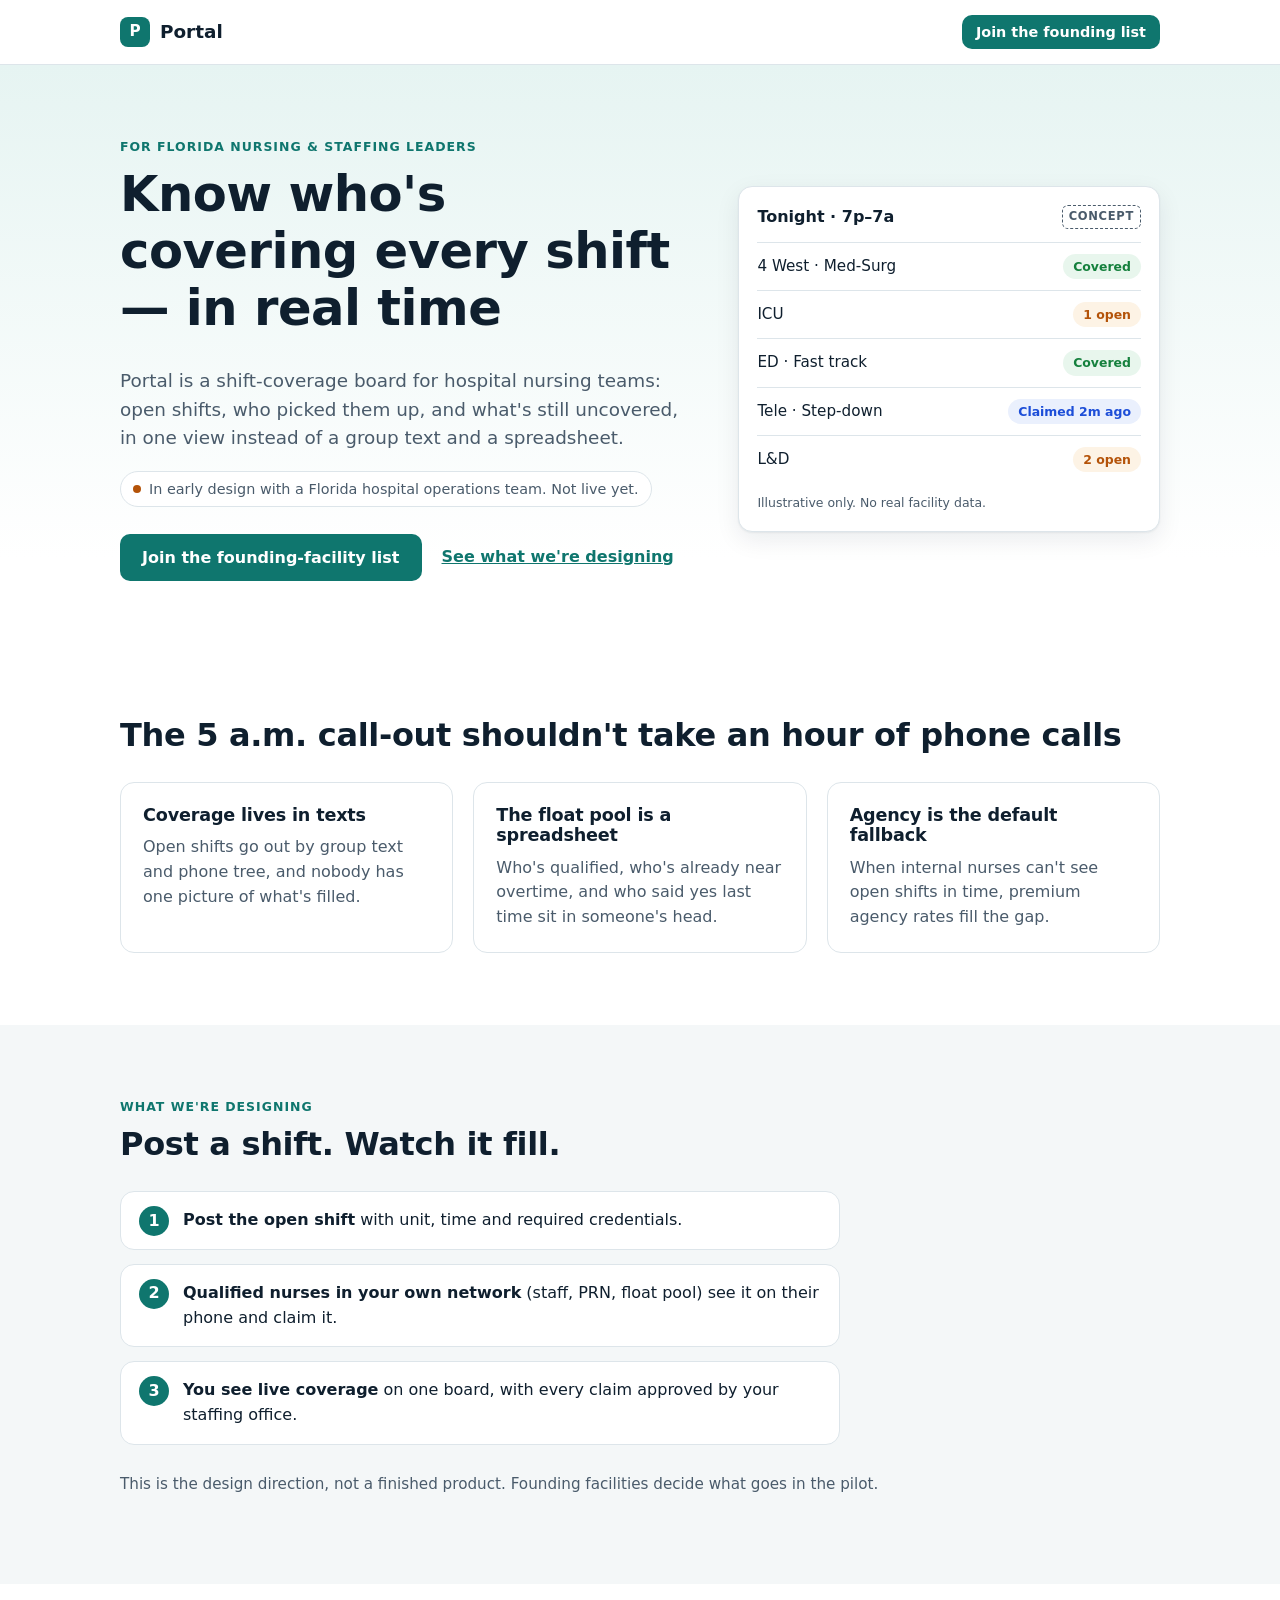
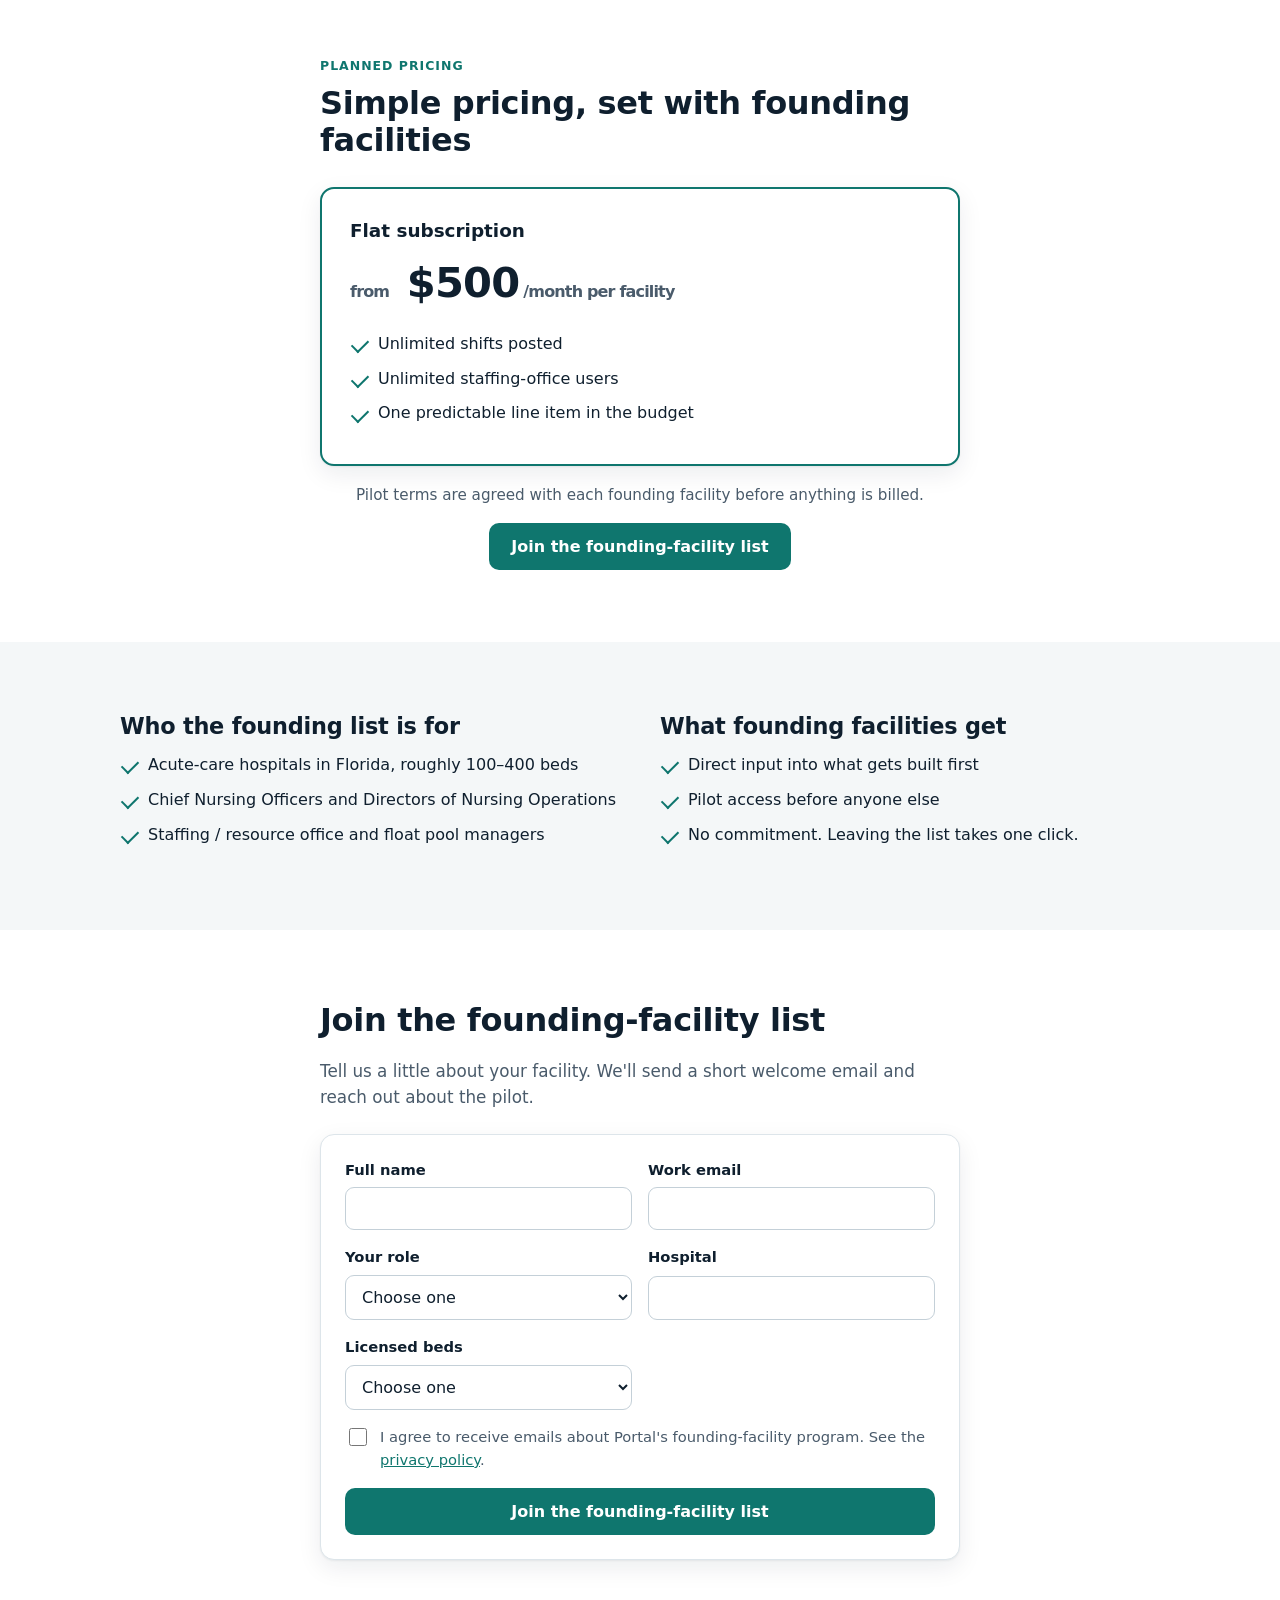
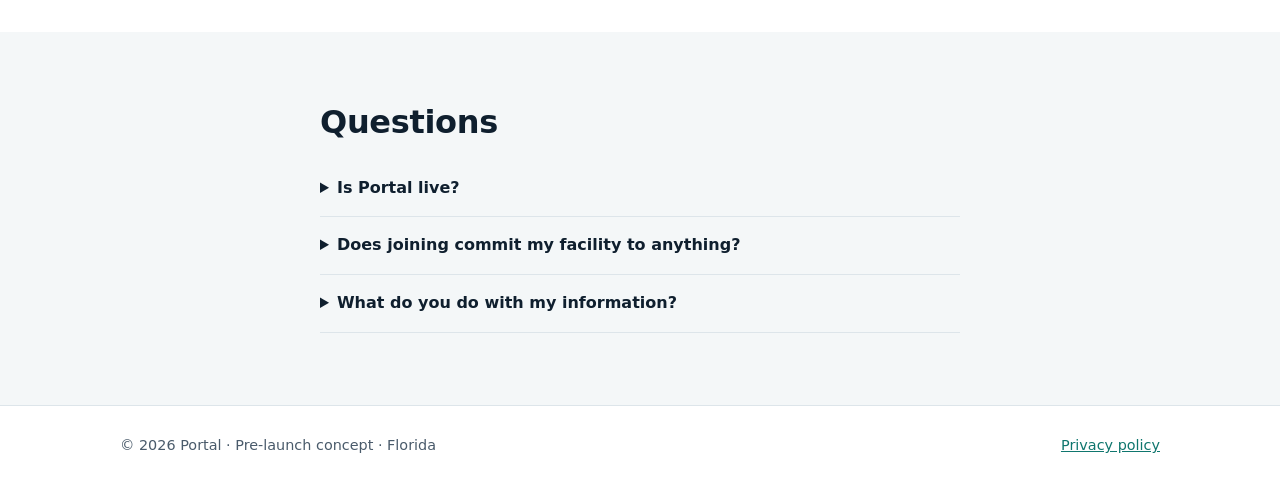
==== index.html @ 0890c2b5 "Add Portal landing page with pricing A/B test and funnel tracking Static page with control and per-s" ====
<!doctype html>
<html lang="en">
<head>
  <meta charset="utf-8">
  <meta name="viewport" content="width=device-width, initial-scale=1">
  <title>Portal | Real-time shift coverage for Florida hospitals</title>
  <meta name="description" content="Portal is in early design with a Florida hospital operations team. Join the founding-facility list to shape it and get pilot access.">
  <link rel="icon" href="data:image/svg+xml,%3Csvg xmlns='http://www.w3.org/2000/svg' viewBox='0 0 32 32'%3E%3Crect width='32' height='32' rx='8' fill='%230f766e'/%3E%3Cpath d='M10 9h7a5 5 0 0 1 0 10h-3v4h-4z' fill='white'/%3E%3C/svg%3E">
  <link rel="stylesheet" href="/css/styles.css">
  <script src="/config.js"></script>
  <script src="/js/analytics.js"></script>
</head>
<body data-variant="pending">
  <header class="nav">
    <div class="wrap nav-inner">
      <a class="brand" href="/"><span class="brand-mark" aria-hidden="true">P</span>Portal</a>
      <a class="btn btn-small" href="#signup" data-cta="nav">Join the founding list</a>
    </div>
  </header>

  <main>
    <section class="hero">
      <div class="wrap hero-grid">
        <div>
          <p class="eyebrow">For Florida nursing &amp; staffing leaders</p>
          <h1>Know who's covering every shift — in real time</h1>
          <p class="lede">Portal is a shift-coverage board for hospital nursing teams: open shifts, who picked them up, and what's still uncovered, in one view instead of a group text and a spreadsheet.</p>
          <p class="status-note"><span class="dot" aria-hidden="true"></span>In early design with a Florida hospital operations team. Not live yet.</p>
          <div class="hero-actions">
            <a class="btn" href="#signup" data-cta="hero">Join the founding-facility list</a>
            <a class="link" href="#how">See what we're designing</a>
          </div>
        </div>
        <figure class="board" aria-label="Concept sketch of the Portal coverage board">
          <figcaption class="board-head">
            <span>Tonight · 7p–7a</span>
            <span class="tag">Concept</span>
          </figcaption>
          <ul class="board-list">
            <li><span class="unit">4 West · Med-Surg</span><span class="pill pill-ok">Covered</span></li>
            <li><span class="unit">ICU</span><span class="pill pill-warn">1 open</span></li>
            <li><span class="unit">ED · Fast track</span><span class="pill pill-ok">Covered</span></li>
            <li><span class="unit">Tele · Step-down</span><span class="pill pill-claim">Claimed 2m ago</span></li>
            <li><span class="unit">L&amp;D</span><span class="pill pill-warn">2 open</span></li>
          </ul>
          <p class="board-foot">Illustrative only. No real facility data.</p>
        </figure>
      </div>
    </section>

    <section class="section" id="problem">
      <div class="wrap">
        <h2>The 5 a.m. call-out shouldn't take an hour of phone calls</h2>
        <div class="cards three">
          <article class="card">
            <h3>Coverage lives in texts</h3>
            <p>Open shifts go out by group text and phone tree, and nobody has one picture of what's filled.</p>
          </article>
          <article class="card">
            <h3>The float pool is a spreadsheet</h3>
            <p>Who's qualified, who's already near overtime, and who said yes last time sit in someone's head.</p>
          </article>
          <article class="card">
            <h3>Agency is the default fallback</h3>
            <p>When internal nurses can't see open shifts in time, premium agency rates fill the gap.</p>
          </article>
        </div>
      </div>
    </section>

    <section class="section alt" id="how">
      <div class="wrap">
        <p class="eyebrow">What we're designing</p>
        <h2>Post a shift. Watch it fill.</h2>
        <ol class="steps">
          <li><strong>Post the open shift</strong> with unit, time and required credentials.</li>
          <li><strong>Qualified nurses in your own network</strong> (staff, PRN, float pool) see it on their phone and claim it.</li>
          <li><strong>You see live coverage</strong> on one board, with every claim approved by your staffing office.</li>
        </ol>
        <p class="muted">This is the design direction, not a finished product. Founding facilities decide what goes in the pilot.</p>
      </div>
    </section>

    <section class="section" id="pricing" aria-labelledby="pricing-title">
      <div class="wrap narrow">
        <p class="eyebrow">Planned pricing</p>
        <h2 id="pricing-title">Simple pricing, set with founding facilities</h2>

        <div class="price-card" data-show-for="control">
          <p class="price-label">Flat subscription</p>
          <p class="price"><span class="from">from</span> $500<span class="per">/month per facility</span></p>
          <ul class="checks">
            <li>Unlimited shifts posted</li>
            <li>Unlimited staffing-office users</li>
            <li>One predictable line item in the budget</li>
          </ul>
        </div>

        <div class="price-card" data-show-for="per-shift">
          <p class="price-label">Pay only when a shift gets filled</p>
          <p class="price">$40<span class="per">/filled shift</span></p>
          <ul class="checks">
            <li>No monthly fee</li>
            <li>Nothing to pay for shifts that go unfilled</li>
            <li>Unlimited staffing-office users</li>
          </ul>
        </div>

        <p class="muted center">Pilot terms are agreed with each founding facility before anything is billed.</p>
        <div class="center"><a class="btn" href="#signup" data-cta="pricing">Join the founding-facility list</a></div>
      </div>
    </section>

    <section class="section alt" id="who">
      <div class="wrap">
        <div class="two-col">
          <div>
            <h2>Who the founding list is for</h2>
            <ul class="checks">
              <li>Acute-care hospitals in Florida, roughly 100–400 beds</li>
              <li>Chief Nursing Officers and Directors of Nursing Operations</li>
              <li>Staffing / resource office and float pool managers</li>
            </ul>
          </div>
          <div>
            <h2>What founding facilities get</h2>
            <ul class="checks">
              <li>Direct input into what gets built first</li>
              <li>Pilot access before anyone else</li>
              <li>No commitment. Leaving the list takes one click.</li>
            </ul>
          </div>
        </div>
      </div>
    </section>

    <section class="section" id="signup">
      <div class="wrap narrow">
        <h2>Join the founding-facility list</h2>
        <p class="lede small">Tell us a little about your facility. We'll send a short welcome email and reach out about the pilot.</p>

        <form id="signup-form" class="form" novalidate>
          <div class="field">
            <label for="name">Full name</label>
            <input id="name" name="name" autocomplete="name" required maxlength="120">
          </div>
          <div class="field">
            <label for="email">Work email</label>
            <input id="email" name="email" type="email" autocomplete="email" required maxlength="200">
          </div>
          <div class="field">
            <label for="title">Your role</label>
            <select id="title" name="title" required>
              <option value="">Choose one</option>
              <option value="cno">Chief Nursing Officer</option>
              <option value="director_nursing_ops">Director of Nursing Operations</option>
              <option value="staffing_manager">Staffing / Resource Office Manager</option>
              <option value="float_pool_manager">Float Pool Manager</option>
              <option value="other">Other</option>
            </select>
          </div>
          <div class="field">
            <label for="hospital">Hospital</label>
            <input id="hospital" name="hospital" autocomplete="organization" required maxlength="160">
          </div>
          <div class="field">
            <label for="beds">Licensed beds</label>
            <select id="beds" name="beds" required>
              <option value="">Choose one</option>
              <option value="under_100">Under 100</option>
              <option value="100_400">100–400</option>
              <option value="over_400">Over 400</option>
            </select>
          </div>
          <div class="field hp" aria-hidden="true">
            <label for="website">Website</label>
            <input id="website" name="website" tabindex="-1" autocomplete="off">
          </div>
          <label class="consent">
            <input type="checkbox" name="consent" id="consent" required>
            <span>I agree to receive emails about Portal's founding-facility program. See the <a href="/privacy">privacy policy</a>.</span>
          </label>
          <p class="form-error" id="form-error" role="alert" hidden></p>
          <button class="btn btn-block" type="submit" id="submit-btn">Join the founding-facility list</button>
        </form>

        <div class="thanks" id="thanks" hidden tabindex="-1">
          <h3>You're on the list.</h3>
          <p>Check your inbox for a welcome email. If it doesn't show up in a few minutes, look in spam or promotions.</p>
          <form id="feedback-form" class="feedback">
            <label for="feedback">Optional: what's the hardest part of covering shifts at your facility today?</label>
            <textarea id="feedback" name="feedback" rows="3" maxlength="1000"></textarea>
            <button class="btn btn-small" type="submit">Send</button>
            <p class="muted" id="feedback-done" hidden>Thank you. That goes straight to the founder.</p>
          </form>
        </div>
      </div>
    </section>

    <section class="section alt" id="faq">
      <div class="wrap narrow">
        <h2>Questions</h2>
        <details><summary>Is Portal live?</summary><p>No. Portal is in early design with a Florida hospital operations team. The founding list is how we decide what to build and who pilots it.</p></details>
        <details><summary>Does joining commit my facility to anything?</summary><p>No. Joining means we'll email you and may ask for a short conversation. You can leave the list at any time.</p></details>
        <details><summary>What do you do with my information?</summary><p>We use it only to contact you about Portal. Details are in the <a href="/privacy">privacy policy</a>.</p></details>
      </div>
    </section>
  </main>

  <footer class="footer">
    <div class="wrap footer-inner">
      <span>© 2026 Portal · Pre-launch concept · Florida</span>
      <a href="/privacy">Privacy policy</a>
    </div>
  </footer>

  <script src="/js/main.js"></script>
</body>
</html>
---- css/styles.css ----
:root {
  --bg: #ffffff;
  --bg-alt: #f4f7f8;
  --ink: #0f1f2e;
  --ink-soft: #4a5b6b;
  --line: #dde5ea;
  --brand: #0f766e;
  --brand-ink: #ffffff;
  --brand-soft: #e6f4f2;
  --ok: #15803d;
  --ok-bg: #e8f6ed;
  --warn: #b45309;
  --warn-bg: #fdf3e5;
  --claim: #1d4ed8;
  --claim-bg: #eaf0fd;
  --error: #b91c1c;
  --radius: 14px;
  --shadow: 0 1px 2px rgba(15, 31, 46, .06), 0 8px 24px rgba(15, 31, 46, .08);
  --font: ui-sans-serif, system-ui, -apple-system, "Segoe UI", Roboto, "Helvetica Neue", Arial, sans-serif;
}

* { box-sizing: border-box; }
html { scroll-behavior: smooth; }
body {
  margin: 0;
  font-family: var(--font);
  color: var(--ink);
  background: var(--bg);
  line-height: 1.55;
  -webkit-font-smoothing: antialiased;
}
img { max-width: 100%; }
a { color: var(--brand); }
h1, h2, h3 { line-height: 1.15; letter-spacing: -0.01em; margin: 0 0 .6em; }
h1 { font-size: clamp(2rem, 4.5vw, 3.1rem); }
h2 { font-size: clamp(1.5rem, 3vw, 2rem); }
h3 { font-size: 1.1rem; }
p { margin: 0 0 1em; }

.wrap { max-width: 1080px; margin: 0 auto; padding: 0 20px; }
.narrow { max-width: 680px; }
.center { text-align: center; }
.muted { color: var(--ink-soft); font-size: .95rem; }

/* Nav */
.nav { position: sticky; top: 0; z-index: 10; background: rgba(255, 255, 255, .92); backdrop-filter: blur(8px); border-bottom: 1px solid var(--line); }
.nav-inner { display: flex; align-items: center; justify-content: space-between; height: 64px; }
.brand { display: inline-flex; align-items: center; gap: 10px; font-weight: 700; font-size: 1.15rem; color: var(--ink); text-decoration: none; }
.brand-mark { display: grid; place-items: center; width: 30px; height: 30px; border-radius: 8px; background: var(--brand); color: var(--brand-ink); font-size: .95rem; }

/* Buttons */
.btn {
  display: inline-block; border: 0; cursor: pointer;
  background: var(--brand); color: var(--brand-ink);
  font: 600 1rem var(--font); text-decoration: none;
  padding: 14px 22px; border-radius: 10px;
  transition: background .15s, transform .15s;
}
.btn:hover { background: #0b5f58; }
.btn:active { transform: translateY(1px); }
.btn:focus-visible, a:focus-visible, input:focus-visible, select:focus-visible, textarea:focus-visible, summary:focus-visible {
  outline: 3px solid #5eead4; outline-offset: 2px;
}
.btn[disabled] { opacity: .7; cursor: progress; }
.btn-small { padding: 9px 14px; font-size: .9rem; }
.btn-block { width: 100%; }
.link { font-weight: 600; }

/* Hero */
.hero { padding: 72px 0 64px; background: linear-gradient(180deg, var(--brand-soft), var(--bg) 85%); }
.hero-grid { display: grid; grid-template-columns: 1.15fr .85fr; gap: 48px; align-items: center; }
.eyebrow { text-transform: uppercase; letter-spacing: .08em; font-size: .78rem; font-weight: 700; color: var(--brand); margin-bottom: .8em; }
.lede { font-size: 1.15rem; color: var(--ink-soft); max-width: 36em; }
.lede.small { font-size: 1.05rem; }
.status-note { display: inline-flex; align-items: center; gap: 8px; font-size: .9rem; color: var(--ink-soft); background: var(--bg); border: 1px solid var(--line); padding: 6px 12px; border-radius: 999px; }
.dot { width: 8px; height: 8px; border-radius: 50%; background: var(--warn); }
.hero-actions { display: flex; flex-wrap: wrap; align-items: center; gap: 20px; margin-top: 12px; }

.board { margin: 0; background: var(--bg); border: 1px solid var(--line); border-radius: var(--radius); box-shadow: var(--shadow); padding: 18px; }
.board-head { display: flex; justify-content: space-between; align-items: center; font-weight: 700; margin-bottom: 12px; }
.tag { font-size: .72rem; font-weight: 700; text-transform: uppercase; letter-spacing: .06em; color: var(--ink-soft); border: 1px dashed var(--ink-soft); border-radius: 6px; padding: 2px 6px; }
.board-list { list-style: none; margin: 0; padding: 0; }
.board-list li { display: flex; justify-content: space-between; align-items: center; gap: 12px; padding: 11px 0; border-top: 1px solid var(--line); font-size: .95rem; }
.pill { font-size: .78rem; font-weight: 700; padding: 3px 10px; border-radius: 999px; white-space: nowrap; }
.pill-ok { color: var(--ok); background: var(--ok-bg); }
.pill-warn { color: var(--warn); background: var(--warn-bg); }
.pill-claim { color: var(--claim); background: var(--claim-bg); }
.board-foot { font-size: .78rem; color: var(--ink-soft); margin: 10px 0 0; }

/* Sections */
.section { padding: 72px 0; }
.section.alt { background: var(--bg-alt); }
.cards.three { display: grid; grid-template-columns: repeat(3, 1fr); gap: 20px; margin-top: 28px; }
.card { background: var(--bg); border: 1px solid var(--line); border-radius: var(--radius); padding: 22px; }
.card p { color: var(--ink-soft); margin: 0; }
.steps { counter-reset: s; list-style: none; padding: 0; margin: 28px 0; display: grid; gap: 14px; max-width: 720px; }
.steps li { counter-increment: s; position: relative; padding: 16px 18px 16px 62px; background: var(--bg); border: 1px solid var(--line); border-radius: var(--radius); }
.steps li::before { content: counter(s); position: absolute; left: 18px; top: 14px; width: 30px; height: 30px; border-radius: 50%; display: grid; place-items: center; background: var(--brand); color: var(--brand-ink); font-weight: 700; }
.two-col { display: grid; grid-template-columns: 1fr 1fr; gap: 40px; }
.two-col h2 { font-size: 1.4rem; }

.checks { list-style: none; padding: 0; margin: 0; }
.checks li { position: relative; padding-left: 28px; margin: 10px 0; }
.checks li::before { content: ""; position: absolute; left: 2px; top: .45em; width: 14px; height: 8px; border-left: 2.5px solid var(--brand); border-bottom: 2.5px solid var(--brand); transform: rotate(-45deg); }

/* Pricing variants: nothing shows until the variant is known */
.price-card { display: none; background: var(--bg); border: 2px solid var(--brand); border-radius: var(--radius); box-shadow: var(--shadow); padding: 28px; margin: 28px 0 18px; }
body[data-variant="control"] .price-card[data-show-for="control"],
body[data-variant="per-shift"] .price-card[data-show-for="per-shift"] { display: block; }
body[data-variant="pending"] #pricing .wrap { min-height: 420px; }
.price-label { font-weight: 700; font-size: 1.15rem; margin-bottom: .3em; }
.price { font-size: 2.6rem; font-weight: 800; letter-spacing: -0.02em; margin-bottom: .4em; }
.price .from { font-size: 1rem; font-weight: 600; color: var(--ink-soft); margin-right: 4px; }
.price .per { font-size: 1rem; font-weight: 600; color: var(--ink-soft); margin-left: 4px; }

/* Form */
.form { display: grid; grid-template-columns: 1fr 1fr; gap: 16px; margin-top: 24px; background: var(--bg); border: 1px solid var(--line); border-radius: var(--radius); box-shadow: var(--shadow); padding: 24px; }
.field { display: grid; gap: 6px; }
.field label, .feedback label { font-weight: 600; font-size: .92rem; }
input, select, textarea {
  font: 1rem var(--font); color: var(--ink); background: var(--bg);
  border: 1px solid #c4d0d8; border-radius: 9px; padding: 11px 12px; width: 100%;
}
textarea { resize: vertical; }
.hp { position: absolute; left: -9999px; width: 1px; height: 1px; overflow: hidden; }
.consent { grid-column: 1 / -1; display: flex; gap: 10px; align-items: flex-start; font-size: .92rem; color: var(--ink-soft); }
.consent input { width: 18px; height: 18px; margin-top: 2px; flex: none; }
.form-error { grid-column: 1 / -1; color: var(--error); font-weight: 600; margin: 0; }
.form .btn { grid-column: 1 / -1; }
.thanks { margin-top: 24px; background: var(--ok-bg); border: 1px solid #b7e2c5; border-radius: var(--radius); padding: 24px; }
.thanks:focus { outline: none; }
.feedback { display: grid; gap: 10px; margin-top: 16px; }
.feedback .btn { justify-self: start; }

/* FAQ */
details { border-bottom: 1px solid var(--line); padding: 16px 0; }
summary { cursor: pointer; font-weight: 600; }
details p { margin: 10px 0 0; color: var(--ink-soft); }

/* Footer */
.footer { border-top: 1px solid var(--line); padding: 28px 0; font-size: .9rem; color: var(--ink-soft); }
.footer-inner { display: flex; justify-content: space-between; gap: 16px; flex-wrap: wrap; }

/* Simple content pages */
.page { padding: 56px 0 72px; }
.page h2 { font-size: 1.3rem; margin-top: 1.6em; }
.page li { margin: 6px 0; }

@media (max-width: 860px) {
  .hero { padding: 48px 0; }
  .hero-grid, .two-col { grid-template-columns: 1fr; gap: 32px; }
  .cards.three { grid-template-columns: 1fr; }
  .section { padding: 56px 0; }
}
@media (max-width: 560px) {
  .wrap { padding: 0 16px; }
  .form { grid-template-columns: 1fr; padding: 18px; }
  .nav .btn-small { padding: 8px 10px; font-size: .82rem; }
  .price { font-size: 2.1rem; }
}
@media (prefers-reduced-motion: reduce) { html { scroll-behavior: auto; } }
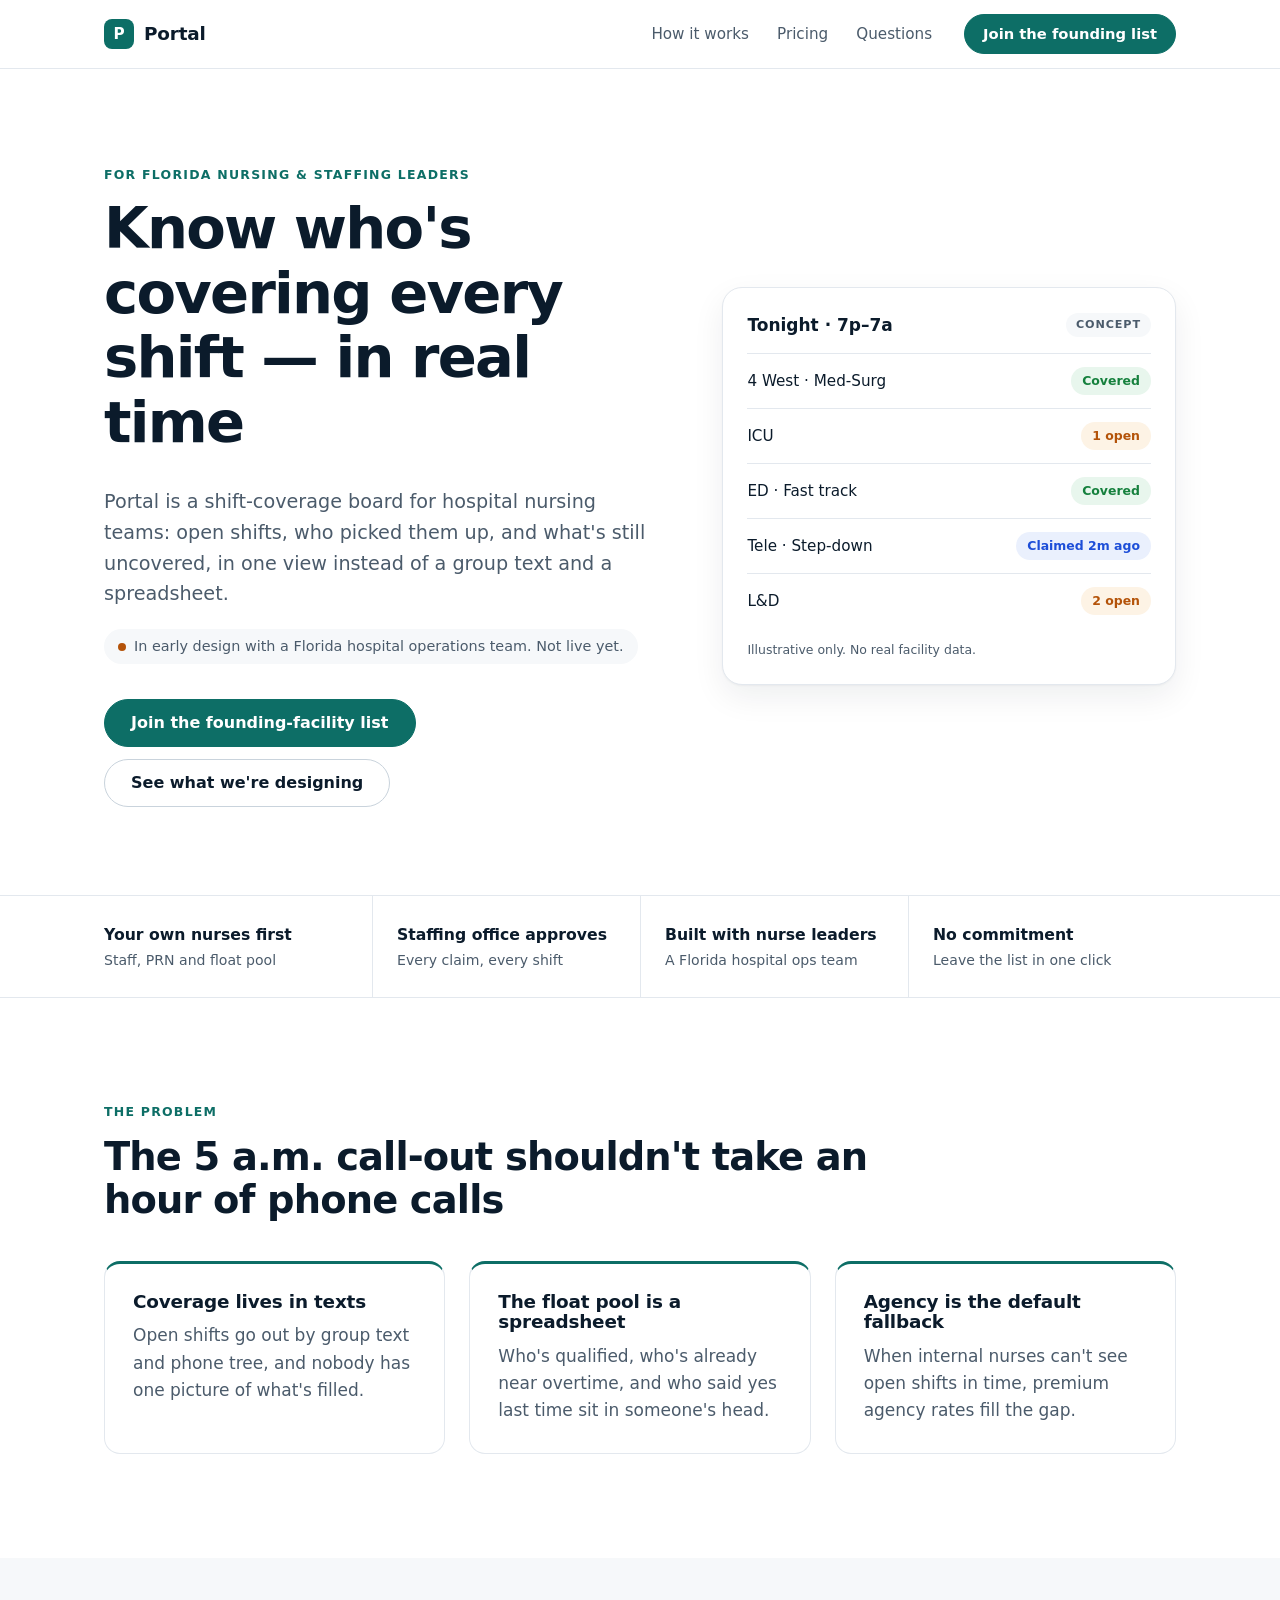
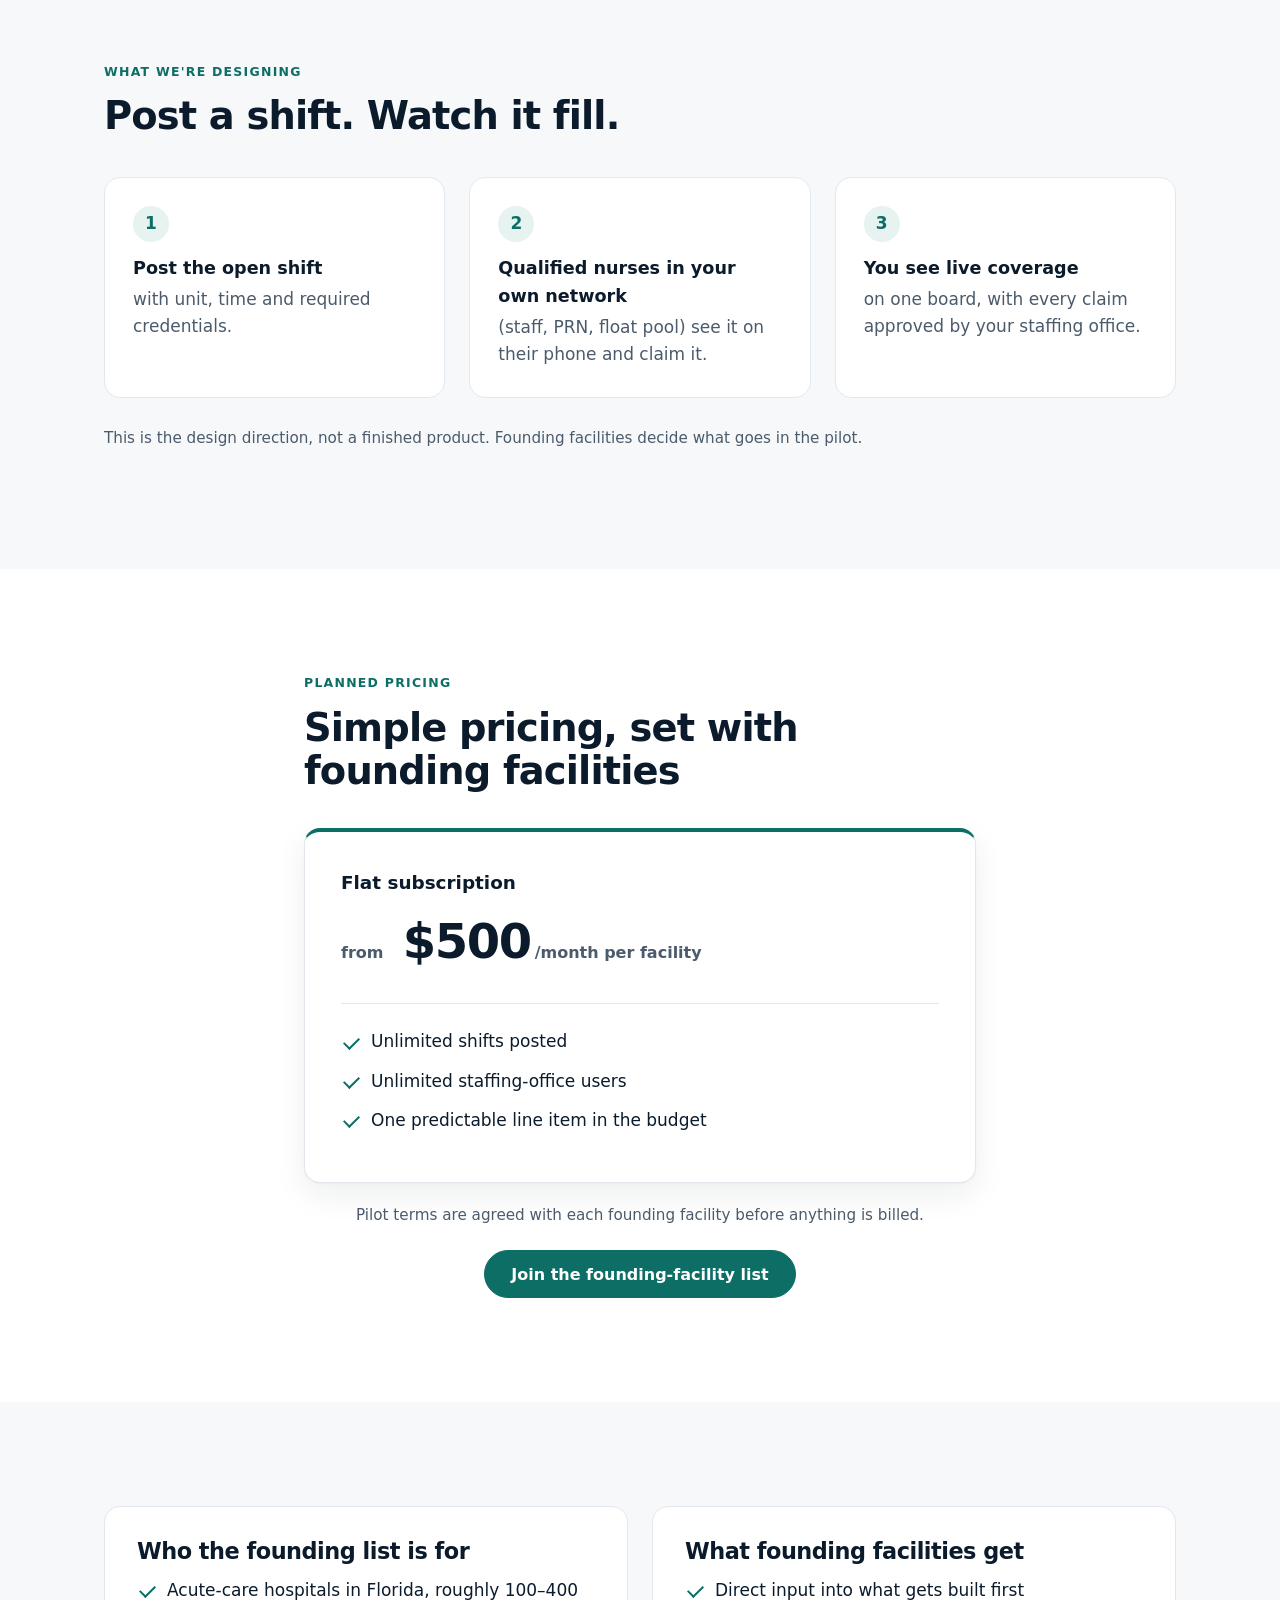
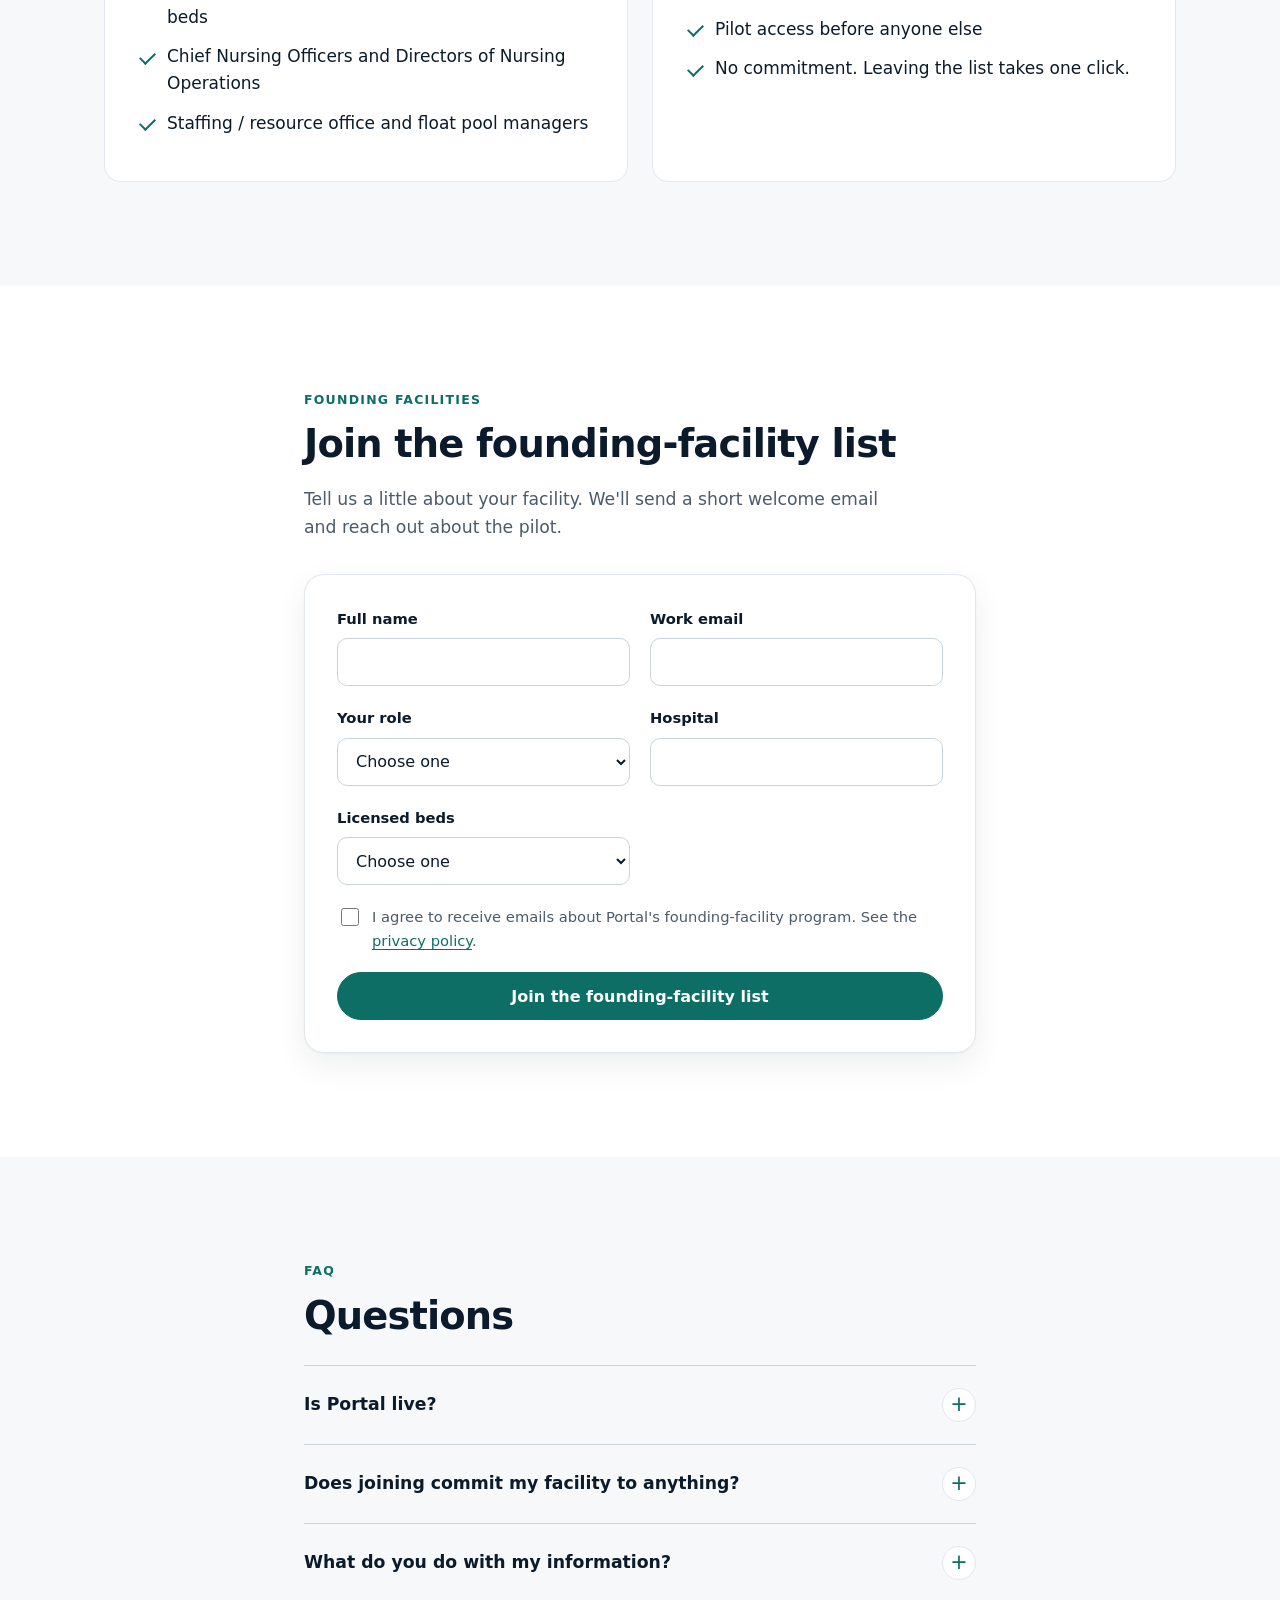
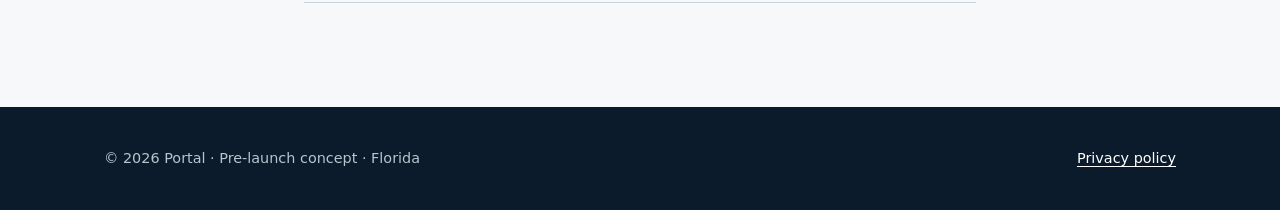
==== commit eec4c2c8: "Modern minimalist design pass modeled on leading medical-center sites Calmer white hero, pill button" ====
--- a/index.html
+++ b/index.html
@@ -14,6 +14,11 @@
   <header class="nav">
     <div class="wrap nav-inner">
       <a class="brand" href="/"><span class="brand-mark" aria-hidden="true">P</span>Portal</a>
+      <nav class="nav-links" aria-label="Page sections">
+        <a href="#how">How it works</a>
+        <a href="#pricing">Pricing</a>
+        <a href="#faq">Questions</a>
+      </nav>
       <a class="btn btn-small" href="#signup" data-cta="nav">Join the founding list</a>
     </div>
   </header>
@@ -28,7 +33,7 @@
           <p class="status-note"><span class="dot" aria-hidden="true"></span>In early design with a Florida hospital operations team. Not live yet.</p>
           <div class="hero-actions">
             <a class="btn" href="#signup" data-cta="hero">Join the founding-facility list</a>
-            <a class="link" href="#how">See what we're designing</a>
+            <a class="btn btn-ghost" href="#how">See what we're designing</a>
           </div>
         </div>
         <figure class="board" aria-label="Concept sketch of the Portal coverage board">
@@ -48,8 +53,18 @@
       </div>
     </section>
 
+    <section class="trust" aria-label="How Portal works with your team">
+      <ul class="wrap trust-list">
+        <li><strong>Your own nurses first</strong><span>Staff, PRN and float pool</span></li>
+        <li><strong>Staffing office approves</strong><span>Every claim, every shift</span></li>
+        <li><strong>Built with nurse leaders</strong><span>A Florida hospital ops team</span></li>
+        <li><strong>No commitment</strong><span>Leave the list in one click</span></li>
+      </ul>
+    </section>
+
     <section class="section" id="problem">
       <div class="wrap">
+        <p class="eyebrow">The problem</p>
         <h2>The 5 a.m. call-out shouldn't take an hour of phone calls</h2>
         <div class="cards three">
           <article class="card">
@@ -114,7 +129,7 @@
     <section class="section alt" id="who">
       <div class="wrap">
         <div class="two-col">
-          <div>
+          <div class="panel">
             <h2>Who the founding list is for</h2>
             <ul class="checks">
               <li>Acute-care hospitals in Florida, roughly 100–400 beds</li>
@@ -122,7 +137,7 @@
               <li>Staffing / resource office and float pool managers</li>
             </ul>
           </div>
-          <div>
+          <div class="panel">
             <h2>What founding facilities get</h2>
             <ul class="checks">
               <li>Direct input into what gets built first</li>
@@ -136,6 +151,7 @@
 
     <section class="section" id="signup">
       <div class="wrap narrow">
+        <p class="eyebrow">Founding facilities</p>
         <h2>Join the founding-facility list</h2>
         <p class="lede small">Tell us a little about your facility. We'll send a short welcome email and reach out about the pilot.</p>
 
@@ -199,6 +215,7 @@
 
     <section class="section alt" id="faq">
       <div class="wrap narrow">
+        <p class="eyebrow">FAQ</p>
         <h2>Questions</h2>
         <details><summary>Is Portal live?</summary><p>No. Portal is in early design with a Florida hospital operations team. The founding list is how we decide what to build and who pilots it.</p></details>
         <details><summary>Does joining commit my facility to anything?</summary><p>No. Joining means we'll email you and may ask for a short conversation. You can leave the list at any time.</p></details>
--- a/css/styles.css
+++ b/css/styles.css
@@ -1,12 +1,17 @@
+/* Calm clinical system: white space, one accent, navy ink, hairline borders
+   (patterns shared by Mayo Clinic, Cleveland Clinic, Johns Hopkins, Baptist Health). */
 :root {
   --bg: #ffffff;
-  --bg-alt: #f4f7f8;
-  --ink: #0f1f2e;
-  --ink-soft: #4a5b6b;
-  --line: #dde5ea;
-  --brand: #0f766e;
+  --bg-alt: #f6f8fa;
+  --ink: #0b1b2b;
+  --ink-soft: #4b5b6b;
+  --line: #e3e8ee;
+  --line-strong: #c9d3dc;
+  --brand: #0d6e66;
+  --brand-hover: #0a5952;
   --brand-ink: #ffffff;
-  --brand-soft: #e6f4f2;
+  --brand-soft: #e7f3f1;
+  --navy: #0b1b2b;
   --ok: #15803d;
   --ok-bg: #e8f6ed;
   --warn: #b45309;
@@ -14,148 +19,201 @@
   --claim: #1d4ed8;
   --claim-bg: #eaf0fd;
   --error: #b91c1c;
-  --radius: 14px;
-  --shadow: 0 1px 2px rgba(15, 31, 46, .06), 0 8px 24px rgba(15, 31, 46, .08);
+  --radius: 16px;
+  --radius-sm: 10px;
+  --shadow: 0 1px 2px rgba(11, 27, 43, .04), 0 12px 32px rgba(11, 27, 43, .07);
   --font: ui-sans-serif, system-ui, -apple-system, "Segoe UI", Roboto, "Helvetica Neue", Arial, sans-serif;
 }
 
 * { box-sizing: border-box; }
-html { scroll-behavior: smooth; }
+html { scroll-behavior: smooth; scroll-padding-top: 80px; }
 body {
   margin: 0;
   font-family: var(--font);
+  font-size: 1.0625rem;
   color: var(--ink);
   background: var(--bg);
-  line-height: 1.55;
+  line-height: 1.6;
   -webkit-font-smoothing: antialiased;
 }
 img { max-width: 100%; }
-a { color: var(--brand); }
-h1, h2, h3 { line-height: 1.15; letter-spacing: -0.01em; margin: 0 0 .6em; }
-h1 { font-size: clamp(2rem, 4.5vw, 3.1rem); }
-h2 { font-size: clamp(1.5rem, 3vw, 2rem); }
-h3 { font-size: 1.1rem; }
+a { color: var(--brand); text-underline-offset: 3px; }
+h1, h2, h3 { line-height: 1.12; letter-spacing: -0.022em; margin: 0 0 .55em; font-weight: 700; }
+h1 { font-size: clamp(2.25rem, 5vw, 3.6rem); letter-spacing: -0.03em; }
+h2 { font-size: clamp(1.65rem, 3.2vw, 2.4rem); }
+h3 { font-size: 1.15rem; letter-spacing: -0.01em; }
 p { margin: 0 0 1em; }
 
-.wrap { max-width: 1080px; margin: 0 auto; padding: 0 20px; }
-.narrow { max-width: 680px; }
+.wrap { max-width: 1120px; margin: 0 auto; padding: 0 24px; }
+.narrow { max-width: 720px; }
 .center { text-align: center; }
 .muted { color: var(--ink-soft); font-size: .95rem; }
 
 /* Nav */
-.nav { position: sticky; top: 0; z-index: 10; background: rgba(255, 255, 255, .92); backdrop-filter: blur(8px); border-bottom: 1px solid var(--line); }
-.nav-inner { display: flex; align-items: center; justify-content: space-between; height: 64px; }
-.brand { display: inline-flex; align-items: center; gap: 10px; font-weight: 700; font-size: 1.15rem; color: var(--ink); text-decoration: none; }
+.nav { position: sticky; top: 0; z-index: 10; background: rgba(255, 255, 255, .9); backdrop-filter: saturate(180%) blur(10px); border-bottom: 1px solid var(--line); }
+.nav-inner { display: flex; align-items: center; gap: 32px; height: 68px; }
+.nav-inner .btn { margin-left: auto; }
+.nav-links { display: flex; gap: 28px; margin-left: auto; }
+.nav-links ~ .btn { margin-left: 0; }
+.nav-links a { color: var(--ink-soft); font-weight: 500; font-size: .95rem; text-decoration: none; padding: 6px 0; }
+.nav-links a:hover { color: var(--ink); }
+.brand { display: inline-flex; align-items: center; gap: 10px; font-weight: 700; font-size: 1.15rem; letter-spacing: -0.01em; color: var(--ink); text-decoration: none; }
 .brand-mark { display: grid; place-items: center; width: 30px; height: 30px; border-radius: 8px; background: var(--brand); color: var(--brand-ink); font-size: .95rem; }
 
-/* Buttons */
+/* Buttons: pill shape, 48px tap target, one solid accent + one quiet outline */
 .btn {
-  display: inline-block; border: 0; cursor: pointer;
+  display: inline-flex; align-items: center; justify-content: center;
+  min-height: 48px; border: 1.5px solid var(--brand); cursor: pointer;
   background: var(--brand); color: var(--brand-ink);
-  font: 600 1rem var(--font); text-decoration: none;
-  padding: 14px 22px; border-radius: 10px;
-  transition: background .15s, transform .15s;
-}
-.btn:hover { background: #0b5f58; }
+  font: 600 1rem/1.2 var(--font); text-decoration: none;
+  padding: 12px 26px; border-radius: 999px;
+  transition: background .15s, border-color .15s, color .15s, transform .15s;
+}
+.btn:hover { background: var(--brand-hover); border-color: var(--brand-hover); }
 .btn:active { transform: translateY(1px); }
 .btn:focus-visible, a:focus-visible, input:focus-visible, select:focus-visible, textarea:focus-visible, summary:focus-visible {
   outline: 3px solid #5eead4; outline-offset: 2px;
 }
 .btn[disabled] { opacity: .7; cursor: progress; }
-.btn-small { padding: 9px 14px; font-size: .9rem; }
+.btn-small { min-height: 40px; padding: 8px 18px; font-size: .92rem; }
 .btn-block { width: 100%; }
+.btn-ghost { background: transparent; color: var(--ink); border-color: var(--line-strong); }
+.btn-ghost:hover { background: var(--bg-alt); border-color: var(--ink-soft); color: var(--ink); }
 .link { font-weight: 600; }
 
-/* Hero */
-.hero { padding: 72px 0 64px; background: linear-gradient(180deg, var(--brand-soft), var(--bg) 85%); }
-.hero-grid { display: grid; grid-template-columns: 1.15fr .85fr; gap: 48px; align-items: center; }
-.eyebrow { text-transform: uppercase; letter-spacing: .08em; font-size: .78rem; font-weight: 700; color: var(--brand); margin-bottom: .8em; }
-.lede { font-size: 1.15rem; color: var(--ink-soft); max-width: 36em; }
-.lede.small { font-size: 1.05rem; }
-.status-note { display: inline-flex; align-items: center; gap: 8px; font-size: .9rem; color: var(--ink-soft); background: var(--bg); border: 1px solid var(--line); padding: 6px 12px; border-radius: 999px; }
+/* Hero: plain white, generous space, one clear action */
+.hero { padding: 96px 0 88px; }
+.hero-grid { display: grid; grid-template-columns: 1.1fr .9fr; gap: 64px; align-items: center; }
+.eyebrow { text-transform: uppercase; letter-spacing: .1em; font-size: .78rem; font-weight: 700; color: var(--brand); margin-bottom: 1em; }
+.lede { font-size: 1.2rem; color: var(--ink-soft); max-width: 34em; }
+.lede.small { font-size: 1.08rem; }
+.status-note { display: inline-flex; align-items: center; gap: 8px; font-size: .9rem; color: var(--ink-soft); background: var(--bg-alt); padding: 6px 14px; border-radius: 999px; }
 .dot { width: 8px; height: 8px; border-radius: 50%; background: var(--warn); }
-.hero-actions { display: flex; flex-wrap: wrap; align-items: center; gap: 20px; margin-top: 12px; }
-
-.board { margin: 0; background: var(--bg); border: 1px solid var(--line); border-radius: var(--radius); box-shadow: var(--shadow); padding: 18px; }
-.board-head { display: flex; justify-content: space-between; align-items: center; font-weight: 700; margin-bottom: 12px; }
-.tag { font-size: .72rem; font-weight: 700; text-transform: uppercase; letter-spacing: .06em; color: var(--ink-soft); border: 1px dashed var(--ink-soft); border-radius: 6px; padding: 2px 6px; }
+.hero-actions { display: flex; flex-wrap: wrap; align-items: center; gap: 12px; margin-top: 20px; }
+
+.board { margin: 0; background: var(--bg); border: 1px solid var(--line); border-radius: 20px; box-shadow: var(--shadow); padding: 24px; }
+.board-head { display: flex; justify-content: space-between; align-items: center; font-weight: 700; margin-bottom: 14px; }
+.tag { font-size: .7rem; font-weight: 700; text-transform: uppercase; letter-spacing: .08em; color: var(--ink-soft); background: var(--bg-alt); border-radius: 999px; padding: 3px 10px; }
 .board-list { list-style: none; margin: 0; padding: 0; }
-.board-list li { display: flex; justify-content: space-between; align-items: center; gap: 12px; padding: 11px 0; border-top: 1px solid var(--line); font-size: .95rem; }
-.pill { font-size: .78rem; font-weight: 700; padding: 3px 10px; border-radius: 999px; white-space: nowrap; }
+.board-list li { display: flex; justify-content: space-between; align-items: center; gap: 12px; padding: 13px 0; border-top: 1px solid var(--line); font-size: .95rem; }
+.pill { font-size: .78rem; font-weight: 700; padding: 4px 11px; border-radius: 999px; white-space: nowrap; }
 .pill-ok { color: var(--ok); background: var(--ok-bg); }
 .pill-warn { color: var(--warn); background: var(--warn-bg); }
 .pill-claim { color: var(--claim); background: var(--claim-bg); }
-.board-foot { font-size: .78rem; color: var(--ink-soft); margin: 10px 0 0; }
+.board-foot { font-size: .78rem; color: var(--ink-soft); margin: 12px 0 0; }
+
+/* Trust strip: short facts right under the hero */
+.trust { border-top: 1px solid var(--line); border-bottom: 1px solid var(--line); }
+.trust-list { list-style: none; margin: 0 auto; display: grid; grid-template-columns: repeat(4, 1fr); }
+.trust-list li { display: grid; gap: 2px; padding: 26px 24px; border-left: 1px solid var(--line); }
+.trust-list li:first-child { border-left: 0; padding-left: 0; }
+.trust-list strong { font-size: .98rem; }
+.trust-list span { font-size: .88rem; color: var(--ink-soft); }
 
 /* Sections */
-.section { padding: 72px 0; }
+.section { padding: 104px 0; }
 .section.alt { background: var(--bg-alt); }
-.cards.three { display: grid; grid-template-columns: repeat(3, 1fr); gap: 20px; margin-top: 28px; }
-.card { background: var(--bg); border: 1px solid var(--line); border-radius: var(--radius); padding: 22px; }
+.section > .wrap > h2 { max-width: 22em; }
+.cards.three { display: grid; grid-template-columns: repeat(3, 1fr); gap: 24px; margin-top: 40px; }
+.card { background: var(--bg); border: 1px solid var(--line); border-top: 3px solid var(--brand); border-radius: var(--radius); padding: 28px; }
 .card p { color: var(--ink-soft); margin: 0; }
 .steps { counter-reset: s; list-style: none; padding: 0; margin: 28px 0; display: grid; gap: 14px; max-width: 720px; }
 .steps li { counter-increment: s; position: relative; padding: 16px 18px 16px 62px; background: var(--bg); border: 1px solid var(--line); border-radius: var(--radius); }
-.steps li::before { content: counter(s); position: absolute; left: 18px; top: 14px; width: 30px; height: 30px; border-radius: 50%; display: grid; place-items: center; background: var(--brand); color: var(--brand-ink); font-weight: 700; }
-.two-col { display: grid; grid-template-columns: 1fr 1fr; gap: 40px; }
+.steps li::before { content: counter(s); position: absolute; left: 18px; top: 14px; width: 30px; height: 30px; border-radius: 50%; display: grid; place-items: center; background: var(--brand-soft); color: var(--brand); font-weight: 700; }
+/* Landing page: steps read left to right */
+#how .steps { grid-template-columns: repeat(3, 1fr); gap: 24px; max-width: none; margin: 40px 0 28px; }
+#how .steps li { padding: 76px 28px 28px; color: var(--ink-soft); }
+#how .steps li strong { display: block; color: var(--ink); font-size: 1.1rem; margin-bottom: 4px; }
+#how .steps li::before { left: 28px; top: 28px; width: 36px; height: 36px; }
+.two-col { display: grid; grid-template-columns: 1fr 1fr; gap: 24px; }
 .two-col h2 { font-size: 1.4rem; }
+.panel { background: var(--bg); border: 1px solid var(--line); border-radius: var(--radius); padding: 32px; }
 
 .checks { list-style: none; padding: 0; margin: 0; }
-.checks li { position: relative; padding-left: 28px; margin: 10px 0; }
-.checks li::before { content: ""; position: absolute; left: 2px; top: .45em; width: 14px; height: 8px; border-left: 2.5px solid var(--brand); border-bottom: 2.5px solid var(--brand); transform: rotate(-45deg); }
+.checks li { position: relative; padding-left: 30px; margin: 12px 0; }
+.checks li::before { content: ""; position: absolute; left: 3px; top: .5em; width: 13px; height: 7px; border-left: 2.5px solid var(--brand); border-bottom: 2.5px solid var(--brand); transform: rotate(-45deg); }
 
 /* Pricing variants: nothing shows until the variant is known */
-.price-card { display: none; background: var(--bg); border: 2px solid var(--brand); border-radius: var(--radius); box-shadow: var(--shadow); padding: 28px; margin: 28px 0 18px; }
+.price-card { display: none; background: var(--bg); border: 1px solid var(--line); border-top: 4px solid var(--brand); border-radius: var(--radius); box-shadow: var(--shadow); padding: 36px; margin: 36px 0 20px; }
 body[data-variant="control"] .price-card[data-show-for="control"],
 body[data-variant="per-shift"] .price-card[data-show-for="per-shift"] { display: block; }
 body[data-variant="pending"] #pricing .wrap { min-height: 420px; }
 .price-label { font-weight: 700; font-size: 1.15rem; margin-bottom: .3em; }
-.price { font-size: 2.6rem; font-weight: 800; letter-spacing: -0.02em; margin-bottom: .4em; }
-.price .from { font-size: 1rem; font-weight: 600; color: var(--ink-soft); margin-right: 4px; }
-.price .per { font-size: 1rem; font-weight: 600; color: var(--ink-soft); margin-left: 4px; }
+.price { font-size: 3rem; font-weight: 800; letter-spacing: -0.03em; margin-bottom: .5em; padding-bottom: .5em; border-bottom: 1px solid var(--line); }
+.price .from { font-size: 1rem; font-weight: 600; color: var(--ink-soft); margin-right: 4px; letter-spacing: 0; }
+.price .per { font-size: 1rem; font-weight: 600; color: var(--ink-soft); margin-left: 4px; letter-spacing: 0; }
+#pricing .center .btn { margin-top: 8px; }
 
 /* Form */
-.form { display: grid; grid-template-columns: 1fr 1fr; gap: 16px; margin-top: 24px; background: var(--bg); border: 1px solid var(--line); border-radius: var(--radius); box-shadow: var(--shadow); padding: 24px; }
-.field { display: grid; gap: 6px; }
+.form { display: grid; grid-template-columns: 1fr 1fr; gap: 20px; margin-top: 32px; background: var(--bg); border: 1px solid var(--line); border-radius: 20px; box-shadow: var(--shadow); padding: 32px; }
+.field { display: grid; gap: 8px; }
 .field label, .feedback label { font-weight: 600; font-size: .92rem; }
 input, select, textarea {
   font: 1rem var(--font); color: var(--ink); background: var(--bg);
-  border: 1px solid #c4d0d8; border-radius: 9px; padding: 11px 12px; width: 100%;
-}
+  border: 1px solid var(--line-strong); border-radius: var(--radius-sm); padding: 12px 14px; width: 100%; min-height: 48px;
+  transition: border-color .15s, box-shadow .15s;
+}
+input:hover, select:hover, textarea:hover { border-color: var(--ink-soft); }
+input:focus, select:focus, textarea:focus { border-color: var(--brand); box-shadow: 0 0 0 3px var(--brand-soft); }
 textarea { resize: vertical; }
 .hp { position: absolute; left: -9999px; width: 1px; height: 1px; overflow: hidden; }
 .consent { grid-column: 1 / -1; display: flex; gap: 10px; align-items: flex-start; font-size: .92rem; color: var(--ink-soft); }
-.consent input { width: 18px; height: 18px; margin-top: 2px; flex: none; }
+.consent input { width: 18px; height: 18px; min-height: 0; margin-top: 3px; flex: none; accent-color: var(--brand); }
 .form-error { grid-column: 1 / -1; color: var(--error); font-weight: 600; margin: 0; }
 .form .btn { grid-column: 1 / -1; }
-.thanks { margin-top: 24px; background: var(--ok-bg); border: 1px solid #b7e2c5; border-radius: var(--radius); padding: 24px; }
+.thanks { margin-top: 24px; background: var(--ok-bg); border: 1px solid #b7e2c5; border-radius: var(--radius); padding: 28px; }
 .thanks:focus { outline: none; }
 .feedback { display: grid; gap: 10px; margin-top: 16px; }
 .feedback .btn { justify-self: start; }
 
 /* FAQ */
-details { border-bottom: 1px solid var(--line); padding: 16px 0; }
-summary { cursor: pointer; font-weight: 600; }
-details p { margin: 10px 0 0; color: var(--ink-soft); }
-
-/* Footer */
-.footer { border-top: 1px solid var(--line); padding: 28px 0; font-size: .9rem; color: var(--ink-soft); }
+details { border-bottom: 1px solid var(--line-strong); }
+details:first-of-type { border-top: 1px solid var(--line-strong); margin-top: 28px; }
+summary { cursor: pointer; font-weight: 600; font-size: 1.08rem; list-style: none; display: flex; justify-content: space-between; align-items: center; gap: 16px; padding: 22px 0; }
+summary::-webkit-details-marker { display: none; }
+summary::after { content: "+"; flex: none; display: grid; place-items: center; width: 32px; height: 32px; border-radius: 50%; background: var(--bg); border: 1px solid var(--line); color: var(--brand); font-size: 1.3rem; font-weight: 400; line-height: 1; }
+details[open] summary::after { content: "−"; }
+details p { margin: -6px 0 22px; color: var(--ink-soft); max-width: 40em; }
+
+/* Footer: dark band closes the page */
+.footer { background: var(--navy); color: #b8c4cf; padding: 40px 0; font-size: .9rem; }
+.footer a { color: #ffffff; }
 .footer-inner { display: flex; justify-content: space-between; gap: 16px; flex-wrap: wrap; }
 
 /* Simple content pages */
-.page { padding: 56px 0 72px; }
+.page { padding: 64px 0 88px; }
 .page h2 { font-size: 1.3rem; margin-top: 1.6em; }
 .page li { margin: 6px 0; }
 
+@media (max-width: 960px) {
+  .nav-links { display: none; }
+  .nav-inner .btn { margin-left: auto; }
+  .trust-list { grid-template-columns: 1fr 1fr; }
+  .trust-list li { border-left: 0; padding: 20px 0; }
+  .trust-list li:nth-child(n+3) { border-top: 1px solid var(--line); }
+}
 @media (max-width: 860px) {
-  .hero { padding: 48px 0; }
-  .hero-grid, .two-col { grid-template-columns: 1fr; gap: 32px; }
-  .cards.three { grid-template-columns: 1fr; }
-  .section { padding: 56px 0; }
+  .hero { padding: 56px 0 64px; }
+  .hero-grid, .two-col { grid-template-columns: 1fr; gap: 40px; }
+  .two-col { gap: 20px; }
+  .cards.three, #how .steps { grid-template-columns: 1fr; gap: 16px; }
+  #how .steps li { padding: 22px 22px 22px 72px; }
+  #how .steps li::before { left: 22px; top: 22px; }
+  .section { padding: 72px 0; }
 }
 @media (max-width: 560px) {
   .wrap { padding: 0 16px; }
-  .form { grid-template-columns: 1fr; padding: 18px; }
-  .nav .btn-small { padding: 8px 10px; font-size: .82rem; }
-  .price { font-size: 2.1rem; }
-}
-@media (prefers-reduced-motion: reduce) { html { scroll-behavior: auto; } }
+  .form { grid-template-columns: 1fr; padding: 20px; }
+  .panel, .card { padding: 22px; }
+  .price-card { padding: 24px; }
+  .nav .btn-small { padding: 8px 14px; font-size: .85rem; }
+  .price { font-size: 2.3rem; }
+  .hero-actions .btn { width: 100%; }
+  .trust-list { grid-template-columns: 1fr; }
+  .trust-list li { padding: 16px 0; }
+  .trust-list li:nth-child(n+2) { border-top: 1px solid var(--line); }
+}
+@media (prefers-reduced-motion: reduce) {
+  html { scroll-behavior: auto; }
+  .btn, input, select, textarea { transition: none; }
+}
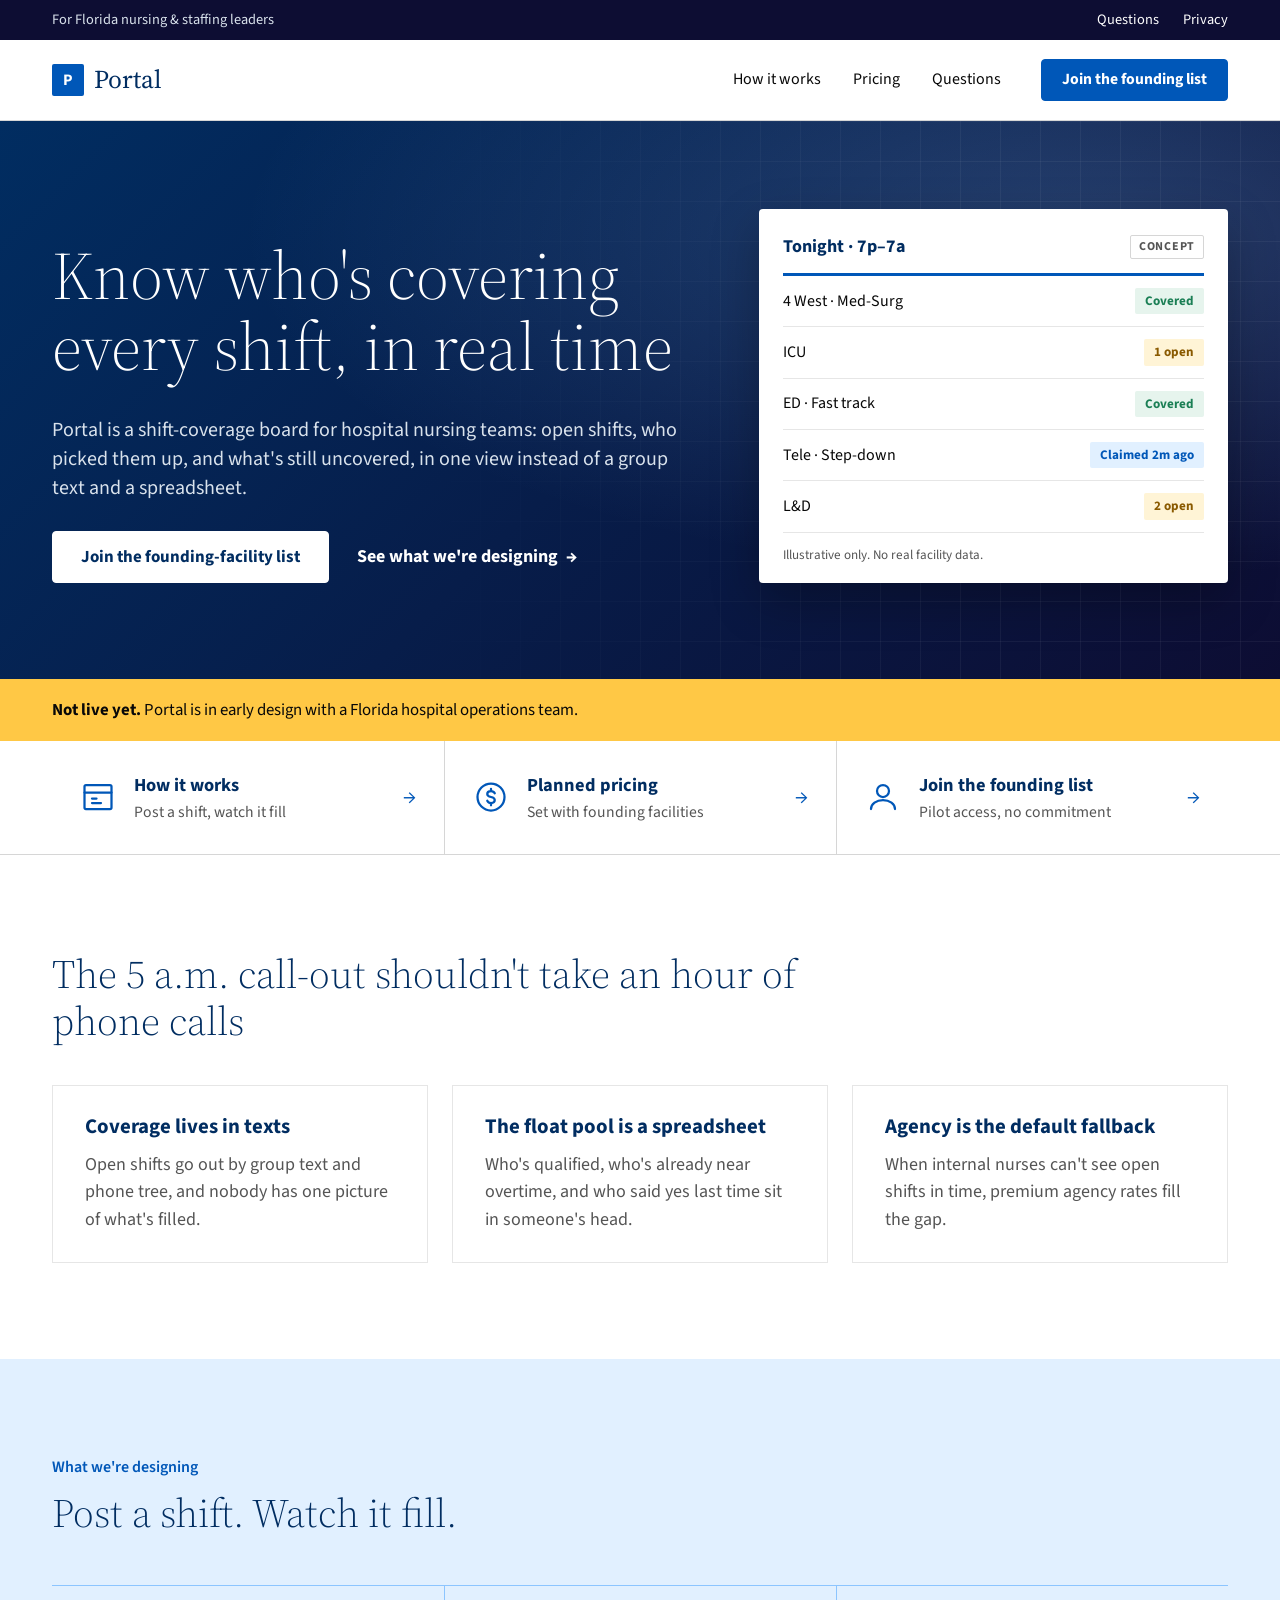
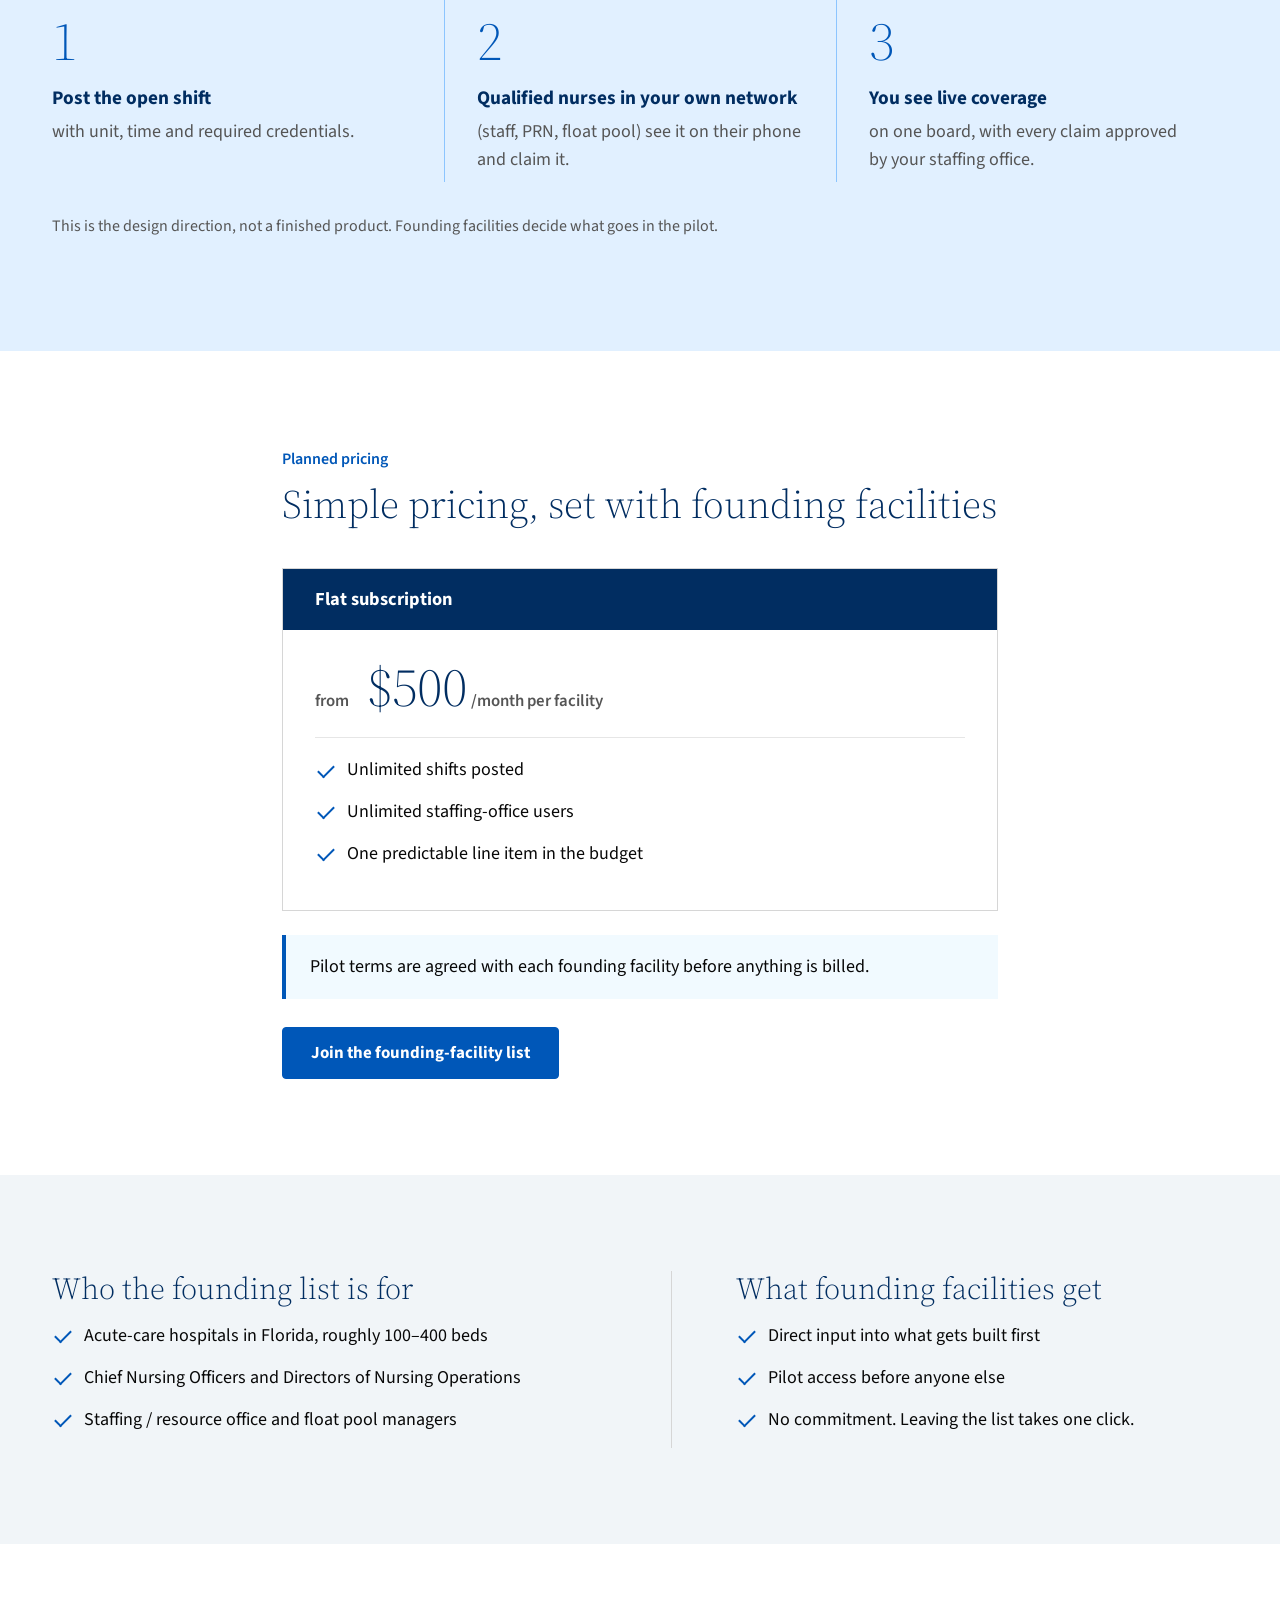
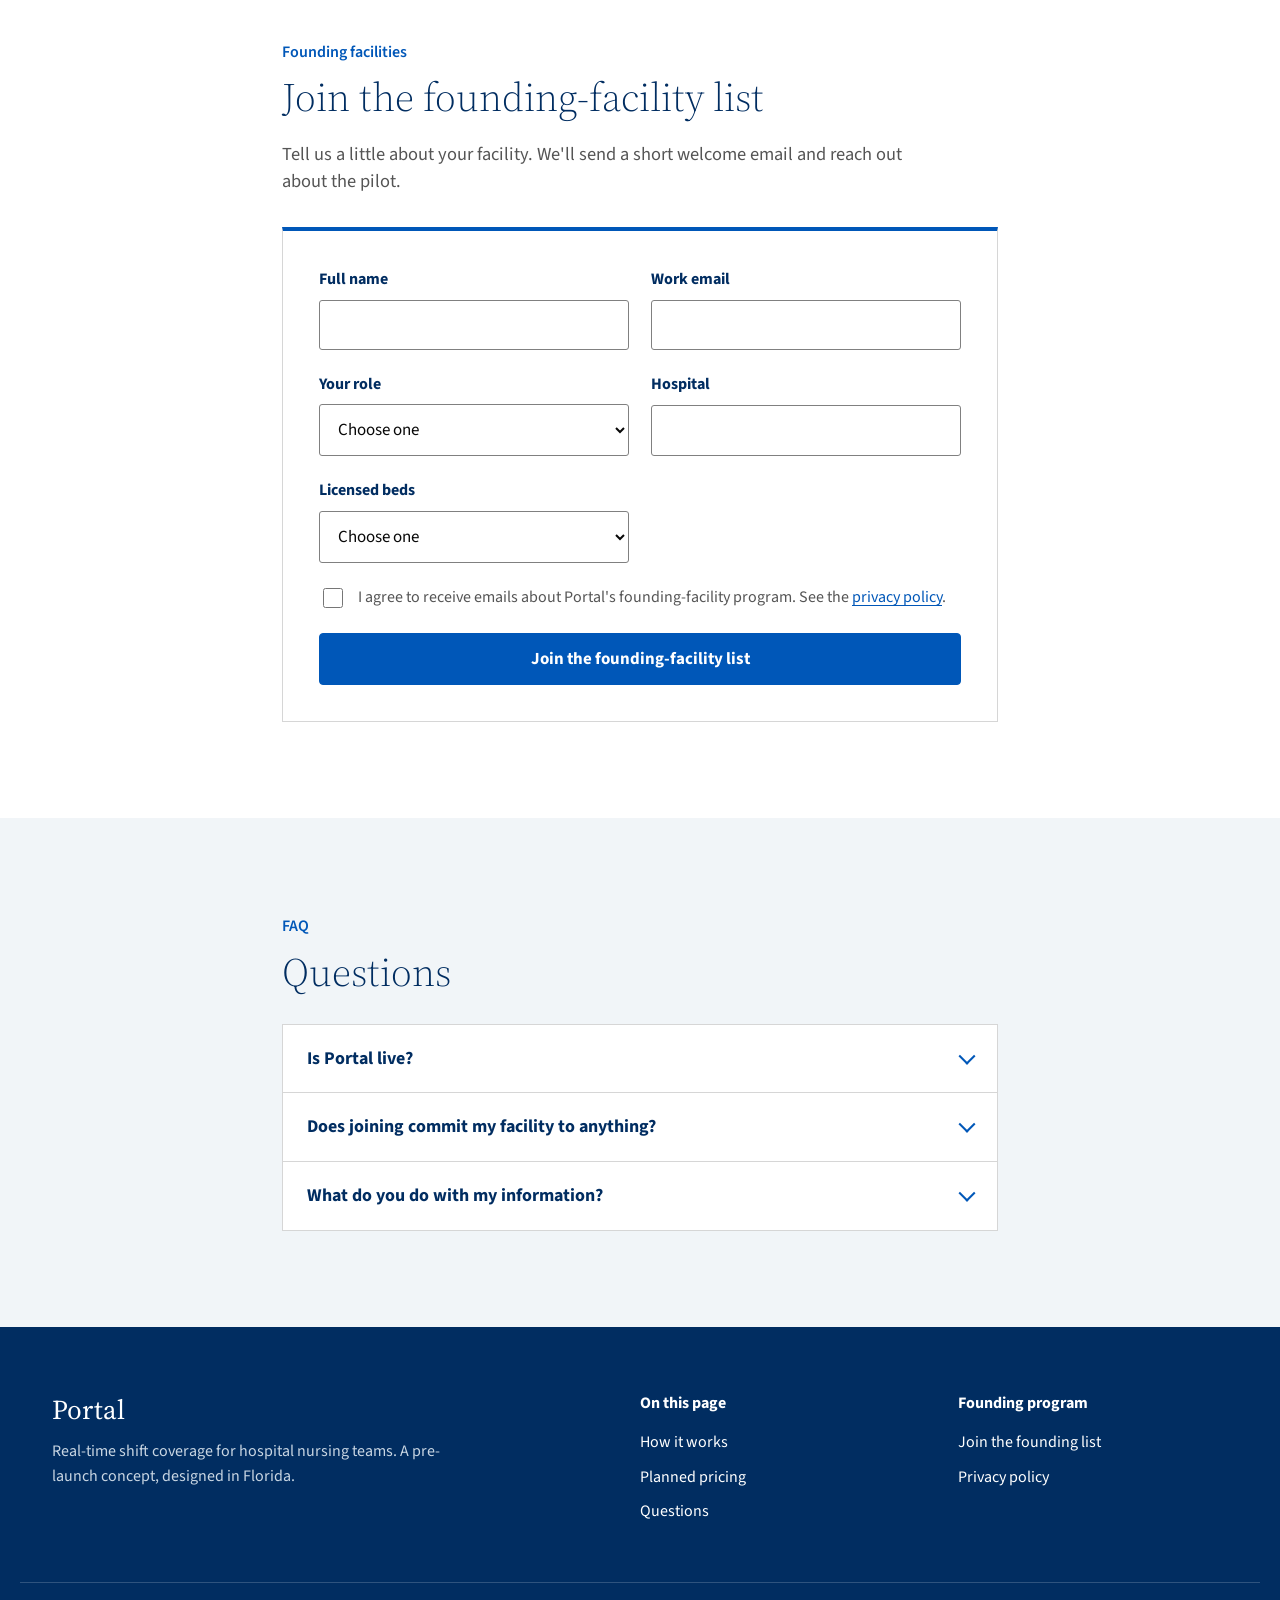
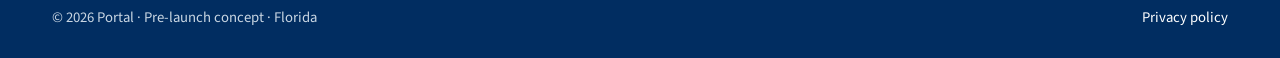
==== commit c0fcfd3b: "Version 2: institutional hospital look modeled on Mayo Clinic and Cleveland Clinic Light serif displ" ====
--- a/index.html
+++ b/index.html
@@ -5,12 +5,21 @@
   <meta name="viewport" content="width=device-width, initial-scale=1">
   <title>Portal | Real-time shift coverage for Florida hospitals</title>
   <meta name="description" content="Portal is in early design with a Florida hospital operations team. Join the founding-facility list to shape it and get pilot access.">
-  <link rel="icon" href="data:image/svg+xml,%3Csvg xmlns='http://www.w3.org/2000/svg' viewBox='0 0 32 32'%3E%3Crect width='32' height='32' rx='8' fill='%230f766e'/%3E%3Cpath d='M10 9h7a5 5 0 0 1 0 10h-3v4h-4z' fill='white'/%3E%3C/svg%3E">
+  <link rel="icon" href="data:image/svg+xml,%3Csvg xmlns='http://www.w3.org/2000/svg' viewBox='0 0 32 32'%3E%3Crect width='32' height='32' rx='8' fill='%230057b8'/%3E%3Cpath d='M10 9h7a5 5 0 0 1 0 10h-3v4h-4z' fill='white'/%3E%3C/svg%3E">
+  <link rel="preconnect" href="https://fonts.googleapis.com">
+  <link rel="preconnect" href="https://fonts.gstatic.com" crossorigin>
+  <link rel="stylesheet" href="https://fonts.googleapis.com/css2?family=Source+Sans+3:wght@400;600;700&family=Source+Serif+4:opsz,wght@8..60,300;8..60,400&display=swap">
   <link rel="stylesheet" href="/css/styles.css">
   <script src="/config.js"></script>
   <script src="/js/analytics.js"></script>
 </head>
 <body data-variant="pending">
+  <div class="utility">
+    <div class="wrap utility-inner">
+      <span>For Florida nursing &amp; staffing leaders</span>
+      <span class="utility-links"><a href="#faq">Questions</a><a href="/privacy">Privacy</a></span>
+    </div>
+  </div>
   <header class="nav">
     <div class="wrap nav-inner">
       <a class="brand" href="/"><span class="brand-mark" aria-hidden="true">P</span>Portal</a>
@@ -26,14 +35,12 @@
   <main>
     <section class="hero">
       <div class="wrap hero-grid">
-        <div>
-          <p class="eyebrow">For Florida nursing &amp; staffing leaders</p>
-          <h1>Know who's covering every shift — in real time</h1>
+        <div class="hero-copy">
+          <h1>Know who's covering every shift, in real time</h1>
           <p class="lede">Portal is a shift-coverage board for hospital nursing teams: open shifts, who picked them up, and what's still uncovered, in one view instead of a group text and a spreadsheet.</p>
-          <p class="status-note"><span class="dot" aria-hidden="true"></span>In early design with a Florida hospital operations team. Not live yet.</p>
           <div class="hero-actions">
-            <a class="btn" href="#signup" data-cta="hero">Join the founding-facility list</a>
-            <a class="btn btn-ghost" href="#how">See what we're designing</a>
+            <a class="btn btn-light" href="#signup" data-cta="hero">Join the founding-facility list</a>
+            <a class="arrow-link on-dark" href="#how">See what we're designing</a>
           </div>
         </div>
         <figure class="board" aria-label="Concept sketch of the Portal coverage board">
@@ -53,18 +60,29 @@
       </div>
     </section>
 
-    <section class="trust" aria-label="How Portal works with your team">
-      <ul class="wrap trust-list">
-        <li><strong>Your own nurses first</strong><span>Staff, PRN and float pool</span></li>
-        <li><strong>Staffing office approves</strong><span>Every claim, every shift</span></li>
-        <li><strong>Built with nurse leaders</strong><span>A Florida hospital ops team</span></li>
-        <li><strong>No commitment</strong><span>Leave the list in one click</span></li>
-      </ul>
-    </section>
+    <div class="notice" role="note">
+      <div class="wrap"><strong>Not live yet.</strong> Portal is in early design with a Florida hospital operations team.</div>
+    </div>
+
+    <nav class="access" aria-label="Quick links">
+      <div class="wrap access-grid">
+        <a class="access-item" href="#how">
+          <svg viewBox="0 0 24 24" aria-hidden="true"><rect x="3" y="4" width="18" height="16" rx="1"/><path d="M3 9h18M8 13h3M8 16h6"/></svg>
+          <span><strong>How it works</strong>Post a shift, watch it fill</span>
+        </a>
+        <a class="access-item" href="#pricing">
+          <svg viewBox="0 0 24 24" aria-hidden="true"><circle cx="12" cy="12" r="9"/><path d="M14.5 9.5c-.5-1-1.5-1.5-2.5-1.5-1.4 0-2.5.8-2.5 2s1 1.7 2.5 2 2.5.8 2.5 2-1.1 2-2.5 2c-1 0-2-.5-2.5-1.5M12 6.5V8M12 16v1.5"/></svg>
+          <span><strong>Planned pricing</strong>Set with founding facilities</span>
+        </a>
+        <a class="access-item" href="#signup" data-cta="access">
+          <svg viewBox="0 0 24 24" aria-hidden="true"><path d="M4 20c0-3.3 3.6-6 8-6s8 2.7 8 6"/><circle cx="12" cy="8" r="4"/></svg>
+          <span><strong>Join the founding list</strong>Pilot access, no commitment</span>
+        </a>
+      </div>
+    </nav>
 
     <section class="section" id="problem">
       <div class="wrap">
-        <p class="eyebrow">The problem</p>
         <h2>The 5 a.m. call-out shouldn't take an hour of phone calls</h2>
         <div class="cards three">
           <article class="card">
@@ -121,7 +139,7 @@
           </ul>
         </div>
 
-        <p class="muted center">Pilot terms are agreed with each founding facility before anything is billed.</p>
+        <p class="alert">Pilot terms are agreed with each founding facility before anything is billed.</p>
         <div class="center"><a class="btn" href="#signup" data-cta="pricing">Join the founding-facility list</a></div>
       </div>
     </section>
@@ -225,6 +243,27 @@
   </main>
 
   <footer class="footer">
+    <div class="wrap footer-cols">
+      <div>
+        <p class="footer-brand">Portal</p>
+        <p>Real-time shift coverage for hospital nursing teams. A pre-launch concept, designed in Florida.</p>
+      </div>
+      <div>
+        <p class="footer-head">On this page</p>
+        <ul>
+          <li><a href="#how">How it works</a></li>
+          <li><a href="#pricing">Planned pricing</a></li>
+          <li><a href="#faq">Questions</a></li>
+        </ul>
+      </div>
+      <div>
+        <p class="footer-head">Founding program</p>
+        <ul>
+          <li><a href="#signup">Join the founding list</a></li>
+          <li><a href="/privacy">Privacy policy</a></li>
+        </ul>
+      </div>
+    </div>
     <div class="wrap footer-inner">
       <span>© 2026 Portal · Pre-launch concept · Florida</span>
       <a href="/privacy">Privacy policy</a>
--- a/css/styles.css
+++ b/css/styles.css
@@ -1,219 +1,286 @@
-/* Calm clinical system: white space, one accent, navy ink, hairline borders
-   (patterns shared by Mayo Clinic, Cleveland Clinic, Johns Hopkins, Baptist Health). */
+/* Institutional health-system look, modeled on Mayo Clinic and Cleveland Clinic:
+   light serif display type, Source Sans body, Mayo blue + navy, square structure,
+   border-defined cards with no shadows, full-width color bands, restrained motion. */
 :root {
   --bg: #ffffff;
-  --bg-alt: #f6f8fa;
-  --ink: #0b1b2b;
-  --ink-soft: #4b5b6b;
-  --line: #e3e8ee;
-  --line-strong: #c9d3dc;
-  --brand: #0d6e66;
-  --brand-hover: #0a5952;
+  --bg-alt: #f1f5f8;
+  --bg-blue: #e1f0ff;
+  --ink: #080808;
+  --ink-head: #012d61;
+  --ink-soft: #555555;
+  --line: #d6d6d6;
+  --line-soft: #e6e6e6;
+  --brand: #0057b8;
+  --brand-hover: #004691;
   --brand-ink: #ffffff;
-  --brand-soft: #e7f3f1;
-  --navy: #0b1b2b;
-  --ok: #15803d;
-  --ok-bg: #e8f6ed;
-  --warn: #b45309;
-  --warn-bg: #fdf3e5;
-  --claim: #1d4ed8;
-  --claim-bg: #eaf0fd;
-  --error: #b91c1c;
-  --radius: 16px;
-  --radius-sm: 10px;
-  --shadow: 0 1px 2px rgba(11, 27, 43, .04), 0 12px 32px rgba(11, 27, 43, .07);
-  --font: ui-sans-serif, system-ui, -apple-system, "Segoe UI", Roboto, "Helvetica Neue", Arial, sans-serif;
+  --navy: #012d61;
+  --navy-deep: #0d0d33;
+  --sky: #8cc5ff;
+  --notice: #ffc845;
+  --ok: #1b7f55;
+  --ok-bg: #e6f4ed;
+  --warn: #8a5a00;
+  --warn-bg: #fff4d6;
+  --claim: #0057b8;
+  --claim-bg: #e1f0ff;
+  --error: #c0362c;
+  --radius: 4px;
+  --ease: cubic-bezier(0.2, 0, 0, 1);
+  --fast: 140ms;
+  --standard: 240ms;
+  --serif: "Source Serif 4", Georgia, "Times New Roman", serif;
+  --font: "Source Sans 3", "Source Sans Pro", system-ui, "Segoe UI", Arial, sans-serif;
 }
 
 * { box-sizing: border-box; }
-html { scroll-behavior: smooth; scroll-padding-top: 80px; }
+html { scroll-behavior: smooth; scroll-padding-top: 88px; }
 body {
   margin: 0;
   font-family: var(--font);
-  font-size: 1.0625rem;
+  font-size: 1.125rem;
   color: var(--ink);
   background: var(--bg);
-  line-height: 1.6;
+  line-height: 1.55;
   -webkit-font-smoothing: antialiased;
 }
 img { max-width: 100%; }
-a { color: var(--brand); text-underline-offset: 3px; }
-h1, h2, h3 { line-height: 1.12; letter-spacing: -0.022em; margin: 0 0 .55em; font-weight: 700; }
-h1 { font-size: clamp(2.25rem, 5vw, 3.6rem); letter-spacing: -0.03em; }
-h2 { font-size: clamp(1.65rem, 3.2vw, 2.4rem); }
-h3 { font-size: 1.15rem; letter-spacing: -0.01em; }
+a { color: var(--brand); text-underline-offset: 3px; transition: color var(--fast) var(--ease); }
+a:hover { color: var(--brand-hover); }
+h1, h2 { font-family: var(--serif); font-weight: 300; color: var(--ink-head); letter-spacing: 0; margin: 0 0 .5em; }
+h1 { font-size: clamp(2.4rem, 5vw, 3.5rem); line-height: 1.1; }
+h2 { font-size: clamp(1.8rem, 3.2vw, 2.5rem); line-height: 1.18; }
+h3 { font-family: var(--font); font-size: 1.3rem; font-weight: 700; line-height: 1.25; color: var(--ink-head); margin: 0 0 .5em; }
 p { margin: 0 0 1em; }
 
-.wrap { max-width: 1120px; margin: 0 auto; padding: 0 24px; }
-.narrow { max-width: 720px; }
+.wrap { max-width: 1240px; margin: 0 auto; padding: 0 32px; }
+.narrow { max-width: 780px; }
 .center { text-align: center; }
-.muted { color: var(--ink-soft); font-size: .95rem; }
-
-/* Nav */
-.nav { position: sticky; top: 0; z-index: 10; background: rgba(255, 255, 255, .9); backdrop-filter: saturate(180%) blur(10px); border-bottom: 1px solid var(--line); }
-.nav-inner { display: flex; align-items: center; gap: 32px; height: 68px; }
+.muted { color: var(--ink-soft); font-size: 1rem; }
+
+/* Utility row above the header */
+.utility { background: var(--navy-deep); color: #d9e2ec; font-size: .9rem; }
+.utility-inner { display: flex; justify-content: space-between; align-items: center; min-height: 40px; gap: 16px; }
+.utility-links { display: flex; gap: 24px; }
+.utility a { color: #ffffff; text-decoration: none; }
+.utility a:hover { color: #ffffff; text-decoration: underline; }
+
+/* Header: white, square, links always visible on desktop */
+.nav { position: sticky; top: 0; z-index: 10; background: #ffffff; border-bottom: 1px solid var(--line); }
+.nav-inner { display: flex; align-items: center; gap: 40px; height: 80px; }
 .nav-inner .btn { margin-left: auto; }
-.nav-links { display: flex; gap: 28px; margin-left: auto; }
+.nav-links { display: flex; gap: 32px; margin-left: auto; }
 .nav-links ~ .btn { margin-left: 0; }
-.nav-links a { color: var(--ink-soft); font-weight: 500; font-size: .95rem; text-decoration: none; padding: 6px 0; }
-.nav-links a:hover { color: var(--ink); }
-.brand { display: inline-flex; align-items: center; gap: 10px; font-weight: 700; font-size: 1.15rem; letter-spacing: -0.01em; color: var(--ink); text-decoration: none; }
-.brand-mark { display: grid; place-items: center; width: 30px; height: 30px; border-radius: 8px; background: var(--brand); color: var(--brand-ink); font-size: .95rem; }
-
-/* Buttons: pill shape, 48px tap target, one solid accent + one quiet outline */
+.nav-links a { color: var(--ink); font-size: 1rem; text-decoration: none; padding: 28px 0 26px; border-bottom: 3px solid transparent; transition: border-color var(--fast) var(--ease), color var(--fast) var(--ease); }
+.nav-links a:hover { color: var(--brand); border-bottom-color: var(--brand); }
+.brand { display: inline-flex; align-items: center; gap: 10px; font-family: var(--serif); font-weight: 400; font-size: 1.6rem; color: var(--navy); text-decoration: none; }
+.brand-mark { display: grid; place-items: center; width: 32px; height: 32px; border-radius: 2px; background: var(--brand); color: var(--brand-ink); font: 700 1rem var(--font); }
+
+/* Buttons: squared corners, solid blue, no shadow */
 .btn {
   display: inline-flex; align-items: center; justify-content: center;
-  min-height: 48px; border: 1.5px solid var(--brand); cursor: pointer;
+  min-height: 52px; border: 1px solid var(--brand); cursor: pointer;
   background: var(--brand); color: var(--brand-ink);
-  font: 600 1rem/1.2 var(--font); text-decoration: none;
-  padding: 12px 26px; border-radius: 999px;
-  transition: background .15s, border-color .15s, color .15s, transform .15s;
-}
-.btn:hover { background: var(--brand-hover); border-color: var(--brand-hover); }
-.btn:active { transform: translateY(1px); }
+  font: 700 1.06rem/1.1 var(--font); text-decoration: none;
+  padding: 14px 28px; border-radius: var(--radius);
+  transition: background var(--fast) var(--ease), border-color var(--fast) var(--ease), color var(--fast) var(--ease);
+}
+.btn:hover { background: var(--brand-hover); border-color: var(--brand-hover); color: var(--brand-ink); }
 .btn:focus-visible, a:focus-visible, input:focus-visible, select:focus-visible, textarea:focus-visible, summary:focus-visible {
-  outline: 3px solid #5eead4; outline-offset: 2px;
-}
+  outline: 3px solid var(--brand-hover); outline-offset: 2px;
+}
+.hero .btn:focus-visible, .hero a:focus-visible, .footer a:focus-visible, .utility a:focus-visible { outline-color: #ffffff; }
 .btn[disabled] { opacity: .7; cursor: progress; }
-.btn-small { min-height: 40px; padding: 8px 18px; font-size: .92rem; }
+.btn-small { min-height: 42px; padding: 10px 20px; font-size: .98rem; }
 .btn-block { width: 100%; }
-.btn-ghost { background: transparent; color: var(--ink); border-color: var(--line-strong); }
-.btn-ghost:hover { background: var(--bg-alt); border-color: var(--ink-soft); color: var(--ink); }
+.btn-light { background: #ffffff; color: var(--navy); border-color: #ffffff; }
+.btn-light:hover { background: var(--bg-blue); border-color: var(--bg-blue); color: var(--navy); }
+
+/* "Text link →" with a small arrow nudge on hover */
+.arrow-link { display: inline-flex; align-items: center; gap: 8px; font-weight: 700; text-decoration: none; }
+.arrow-link::after { content: "→"; transition: transform var(--standard) var(--ease); }
+.arrow-link:hover::after { transform: translateX(4px); }
+.arrow-link:hover { text-decoration: underline; }
+.arrow-link.on-dark { color: #ffffff; }
 .link { font-weight: 600; }
 
-/* Hero: plain white, generous space, one clear action */
-.hero { padding: 96px 0 88px; }
-.hero-grid { display: grid; grid-template-columns: 1.1fr .9fr; gap: 64px; align-items: center; }
-.eyebrow { text-transform: uppercase; letter-spacing: .1em; font-size: .78rem; font-weight: 700; color: var(--brand); margin-bottom: 1em; }
-.lede { font-size: 1.2rem; color: var(--ink-soft); max-width: 34em; }
-.lede.small { font-size: 1.08rem; }
-.status-note { display: inline-flex; align-items: center; gap: 8px; font-size: .9rem; color: var(--ink-soft); background: var(--bg-alt); padding: 6px 14px; border-radius: 999px; }
-.dot { width: 8px; height: 8px; border-radius: 50%; background: var(--warn); }
-.hero-actions { display: flex; flex-wrap: wrap; align-items: center; gap: 12px; margin-top: 20px; }
-
-.board { margin: 0; background: var(--bg); border: 1px solid var(--line); border-radius: 20px; box-shadow: var(--shadow); padding: 24px; }
-.board-head { display: flex; justify-content: space-between; align-items: center; font-weight: 700; margin-bottom: 14px; }
-.tag { font-size: .7rem; font-weight: 700; text-transform: uppercase; letter-spacing: .08em; color: var(--ink-soft); background: var(--bg-alt); border-radius: 999px; padding: 3px 10px; }
+/* Hero: full-bleed navy band, light serif headline lower left, concept board as the media */
+.hero { position: relative; overflow: hidden; color: #ffffff; padding: 88px 0 96px;
+  background:
+    radial-gradient(ellipse at 85% 20%, rgba(140, 197, 255, .22), transparent 55%),
+    linear-gradient(135deg, var(--navy) 0%, var(--navy-deep) 100%); }
+/* Fine grid texture, faded toward the copy so it never competes with text */
+.hero::before { content: ""; position: absolute; inset: 0; pointer-events: none;
+  background-image: linear-gradient(rgba(255,255,255,.05) 1px, transparent 1px), linear-gradient(90deg, rgba(255,255,255,.05) 1px, transparent 1px);
+  background-size: 40px 40px;
+  -webkit-mask-image: linear-gradient(90deg, transparent 30%, #000 75%); mask-image: linear-gradient(90deg, transparent 30%, #000 75%); }
+.hero-grid { position: relative; display: grid; grid-template-columns: 1.15fr .85fr; gap: 72px; align-items: end; }
+.hero h1 { color: #ffffff; font-size: clamp(2.5rem, 5.4vw, 4.2rem); line-height: 1.06; }
+.hero .lede { color: #d9e2ec; }
+.hero-copy { animation: rise 480ms var(--ease) both; }
+.board { animation: rise 480ms 120ms var(--ease) both; }
+@keyframes rise { from { opacity: 0; transform: translateY(12px); } to { opacity: 1; transform: none; } }
+.eyebrow { font-size: 1rem; font-weight: 600; color: var(--brand); margin-bottom: .6em; }
+.lede { font-size: 1.25rem; line-height: 1.45; color: var(--ink-soft); max-width: 34em; }
+.lede.small { font-size: 1.15rem; }
+.hero-actions { display: flex; flex-wrap: wrap; align-items: center; gap: 28px; margin-top: 28px; }
+
+.board { margin: 0; background: #ffffff; color: var(--ink); border-radius: var(--radius); box-shadow: 0 18px 48px rgba(0, 0, 0, .28); padding: 24px 24px 18px; }
+.board-head { display: flex; justify-content: space-between; align-items: center; font-weight: 700; color: var(--navy); padding-bottom: 12px; border-bottom: 3px solid var(--brand); }
+.tag { font-size: .75rem; font-weight: 700; text-transform: uppercase; letter-spacing: .06em; color: var(--ink-soft); border: 1px solid var(--line); border-radius: 2px; padding: 2px 8px; }
 .board-list { list-style: none; margin: 0; padding: 0; }
-.board-list li { display: flex; justify-content: space-between; align-items: center; gap: 12px; padding: 13px 0; border-top: 1px solid var(--line); font-size: .95rem; }
-.pill { font-size: .78rem; font-weight: 700; padding: 4px 11px; border-radius: 999px; white-space: nowrap; }
+.board-list li { display: flex; justify-content: space-between; align-items: center; gap: 12px; padding: 12px 0; border-bottom: 1px solid var(--line-soft); font-size: 1rem; }
+.pill { font-size: .82rem; font-weight: 700; padding: 3px 10px; border-radius: 2px; white-space: nowrap; }
 .pill-ok { color: var(--ok); background: var(--ok-bg); }
 .pill-warn { color: var(--warn); background: var(--warn-bg); }
-.pill-claim { color: var(--claim); background: var(--claim-bg); }
-.board-foot { font-size: .78rem; color: var(--ink-soft); margin: 12px 0 0; }
-
-/* Trust strip: short facts right under the hero */
-.trust { border-top: 1px solid var(--line); border-bottom: 1px solid var(--line); }
-.trust-list { list-style: none; margin: 0 auto; display: grid; grid-template-columns: repeat(4, 1fr); }
-.trust-list li { display: grid; gap: 2px; padding: 26px 24px; border-left: 1px solid var(--line); }
-.trust-list li:first-child { border-left: 0; padding-left: 0; }
-.trust-list strong { font-size: .98rem; }
-.trust-list span { font-size: .88rem; color: var(--ink-soft); }
-
-/* Sections */
-.section { padding: 104px 0; }
+.pill-claim { color: var(--claim); background: var(--claim-bg); animation: flash 1.6s 900ms var(--ease) 2; }
+@keyframes flash { 50% { background: var(--sky); } }
+.board-foot { font-size: .82rem; color: var(--ink-soft); margin: 12px 0 0; }
+
+/* Yellow notice band right after the hero */
+.notice { background: var(--notice); color: var(--ink); padding: 18px 0; font-size: 1.05rem; }
+
+/* Operational access trio */
+.access { border-bottom: 1px solid var(--line); }
+.access-grid { display: grid; grid-template-columns: repeat(3, 1fr); }
+.access-item { display: flex; align-items: center; gap: 18px; padding: 30px 28px; color: var(--ink); text-decoration: none; border-left: 1px solid var(--line); position: relative; transition: background var(--fast) var(--ease); }
+.access-item:first-child { border-left: 0; }
+.access-item::after { content: "→"; margin-left: auto; color: var(--brand); font-size: 1.3rem; transition: transform var(--standard) var(--ease); }
+.access-item:hover { background: var(--bg-alt); color: var(--ink); }
+.access-item:hover::after { transform: translateX(4px); }
+.access-item strong { display: block; color: var(--navy); font-size: 1.15rem; }
+.access-item span { color: var(--ink-soft); font-size: .98rem; }
+.access-item svg { flex: none; width: 36px; height: 36px; fill: none; stroke: var(--brand); stroke-width: 1.5; stroke-linecap: round; stroke-linejoin: round; }
+
+/* Sections: full-width bands, no floating panels */
+.section { padding: 96px 0; }
 .section.alt { background: var(--bg-alt); }
-.section > .wrap > h2 { max-width: 22em; }
+#how.section.alt { background: var(--bg-blue); }
+.section > .wrap > h2 { max-width: 20em; }
 .cards.three { display: grid; grid-template-columns: repeat(3, 1fr); gap: 24px; margin-top: 40px; }
-.card { background: var(--bg); border: 1px solid var(--line); border-top: 3px solid var(--brand); border-radius: var(--radius); padding: 28px; }
+.card { background: #ffffff; border: 1px solid var(--line-soft); border-radius: 0; padding: 28px 32px; transition: border-color var(--fast) var(--ease); }
+.card:hover { border-color: var(--brand); }
 .card p { color: var(--ink-soft); margin: 0; }
-.steps { counter-reset: s; list-style: none; padding: 0; margin: 28px 0; display: grid; gap: 14px; max-width: 720px; }
-.steps li { counter-increment: s; position: relative; padding: 16px 18px 16px 62px; background: var(--bg); border: 1px solid var(--line); border-radius: var(--radius); }
-.steps li::before { content: counter(s); position: absolute; left: 18px; top: 14px; width: 30px; height: 30px; border-radius: 50%; display: grid; place-items: center; background: var(--brand-soft); color: var(--brand); font-weight: 700; }
-/* Landing page: steps read left to right */
-#how .steps { grid-template-columns: repeat(3, 1fr); gap: 24px; max-width: none; margin: 40px 0 28px; }
-#how .steps li { padding: 76px 28px 28px; color: var(--ink-soft); }
-#how .steps li strong { display: block; color: var(--ink); font-size: 1.1rem; margin-bottom: 4px; }
-#how .steps li::before { left: 28px; top: 28px; width: 36px; height: 36px; }
-.two-col { display: grid; grid-template-columns: 1fr 1fr; gap: 24px; }
-.two-col h2 { font-size: 1.4rem; }
-.panel { background: var(--bg); border: 1px solid var(--line); border-radius: var(--radius); padding: 32px; }
+
+.steps { counter-reset: s; list-style: none; padding: 0; margin: 28px 0; display: grid; gap: 14px; max-width: 780px; }
+.steps li { counter-increment: s; position: relative; padding: 4px 0 4px 64px; }
+.steps li::before { content: counter(s); position: absolute; left: 0; top: -6px; font: 300 2.6rem/1 var(--serif); color: var(--brand); }
+/* Landing page: steps read left to right, divided by rules */
+#how .steps { grid-template-columns: repeat(3, 1fr); gap: 0; max-width: none; margin: 48px 0 32px; border-top: 1px solid var(--sky); }
+#how .steps li { padding: 28px 32px 8px 0; color: var(--ink-soft); }
+#how .steps li + li { padding-left: 32px; border-left: 1px solid var(--sky); }
+#how .steps li::before { position: static; display: block; font-size: 3.4rem; margin-bottom: 16px; }
+#how .steps li strong { display: block; color: var(--navy); font-size: 1.2rem; margin-bottom: 4px; }
+
+.two-col { display: grid; grid-template-columns: 1fr 1fr; gap: 64px; }
+.two-col h2 { font-size: 1.9rem; }
+.panel + .panel { border-left: 1px solid var(--line); padding-left: 64px; margin-left: -1px; }
 
 .checks { list-style: none; padding: 0; margin: 0; }
-.checks li { position: relative; padding-left: 30px; margin: 12px 0; }
-.checks li::before { content: ""; position: absolute; left: 3px; top: .5em; width: 13px; height: 7px; border-left: 2.5px solid var(--brand); border-bottom: 2.5px solid var(--brand); transform: rotate(-45deg); }
+.checks li { position: relative; padding-left: 32px; margin: 14px 0; }
+.checks li::before { content: ""; position: absolute; left: 3px; top: .45em; width: 14px; height: 7px; border-left: 2.5px solid var(--brand); border-bottom: 2.5px solid var(--brand); transform: rotate(-45deg); }
 
 /* Pricing variants: nothing shows until the variant is known */
-.price-card { display: none; background: var(--bg); border: 1px solid var(--line); border-top: 4px solid var(--brand); border-radius: var(--radius); box-shadow: var(--shadow); padding: 36px; margin: 36px 0 20px; }
+.price-card { display: none; background: #ffffff; border: 1px solid var(--line); border-radius: 0; padding: 0; margin: 40px 0 24px; }
 body[data-variant="control"] .price-card[data-show-for="control"],
 body[data-variant="per-shift"] .price-card[data-show-for="per-shift"] { display: block; }
 body[data-variant="pending"] #pricing .wrap { min-height: 420px; }
-.price-label { font-weight: 700; font-size: 1.15rem; margin-bottom: .3em; }
-.price { font-size: 3rem; font-weight: 800; letter-spacing: -0.03em; margin-bottom: .5em; padding-bottom: .5em; border-bottom: 1px solid var(--line); }
-.price .from { font-size: 1rem; font-weight: 600; color: var(--ink-soft); margin-right: 4px; letter-spacing: 0; }
-.price .per { font-size: 1rem; font-weight: 600; color: var(--ink-soft); margin-left: 4px; letter-spacing: 0; }
-#pricing .center .btn { margin-top: 8px; }
+.price-label { background: var(--navy); color: #ffffff; font-weight: 700; font-size: 1.15rem; margin: 0; padding: 16px 32px; }
+.price { font: 300 3.4rem/1.1 var(--serif); color: var(--navy); margin: 0; padding: 28px 32px 20px; }
+.price .from, .price .per { font: 600 1.05rem var(--font); color: var(--ink-soft); }
+.price .from { margin-right: 6px; }
+.price .per { margin-left: 4px; }
+.price-card .checks { padding: 4px 32px 28px; border-top: 1px solid var(--line-soft); margin: 0 32px; padding-left: 0; padding-right: 0; }
+.alert { background: #f1faff; border-left: 4px solid var(--brand); padding: 18px 24px; margin: 0 0 28px; }
+#pricing .center { text-align: left; }
 
 /* Form */
-.form { display: grid; grid-template-columns: 1fr 1fr; gap: 20px; margin-top: 32px; background: var(--bg); border: 1px solid var(--line); border-radius: 20px; box-shadow: var(--shadow); padding: 32px; }
+.form { display: grid; grid-template-columns: 1fr 1fr; gap: 22px; margin-top: 32px; background: #ffffff; border: 1px solid var(--line); border-top: 4px solid var(--brand); padding: 36px; }
 .field { display: grid; gap: 8px; }
-.field label, .feedback label { font-weight: 600; font-size: .92rem; }
+.field label, .feedback label { font-weight: 700; font-size: 1rem; color: var(--navy); }
 input, select, textarea {
-  font: 1rem var(--font); color: var(--ink); background: var(--bg);
-  border: 1px solid var(--line-strong); border-radius: var(--radius-sm); padding: 12px 14px; width: 100%; min-height: 48px;
-  transition: border-color .15s, box-shadow .15s;
-}
-input:hover, select:hover, textarea:hover { border-color: var(--ink-soft); }
-input:focus, select:focus, textarea:focus { border-color: var(--brand); box-shadow: 0 0 0 3px var(--brand-soft); }
+  font: 1.06rem var(--font); color: var(--ink); background: #ffffff;
+  border: 1px solid #808080; border-radius: 3px; padding: 12px 14px; width: 100%; min-height: 50px;
+  transition: border-color var(--fast) var(--ease), box-shadow var(--fast) var(--ease);
+}
+input:focus, select:focus, textarea:focus { border-color: var(--brand); box-shadow: 0 0 0 3px rgba(0, 87, 184, .2); }
 textarea { resize: vertical; }
 .hp { position: absolute; left: -9999px; width: 1px; height: 1px; overflow: hidden; }
-.consent { grid-column: 1 / -1; display: flex; gap: 10px; align-items: flex-start; font-size: .92rem; color: var(--ink-soft); }
-.consent input { width: 18px; height: 18px; min-height: 0; margin-top: 3px; flex: none; accent-color: var(--brand); }
-.form-error { grid-column: 1 / -1; color: var(--error); font-weight: 600; margin: 0; }
+.consent { grid-column: 1 / -1; display: flex; gap: 12px; align-items: flex-start; font-size: 1rem; color: var(--ink-soft); }
+.consent input { width: 20px; height: 20px; min-height: 0; margin-top: 3px; flex: none; accent-color: var(--brand); }
+.form-error { grid-column: 1 / -1; color: var(--error); font-weight: 700; margin: 0; }
 .form .btn { grid-column: 1 / -1; }
-.thanks { margin-top: 24px; background: var(--ok-bg); border: 1px solid #b7e2c5; border-radius: var(--radius); padding: 28px; }
+.thanks { margin-top: 24px; background: var(--ok-bg); border-left: 4px solid var(--ok); padding: 28px; }
 .thanks:focus { outline: none; }
 .feedback { display: grid; gap: 10px; margin-top: 16px; }
 .feedback .btn { justify-self: start; }
 
-/* FAQ */
-details { border-bottom: 1px solid var(--line-strong); }
-details:first-of-type { border-top: 1px solid var(--line-strong); margin-top: 28px; }
-summary { cursor: pointer; font-weight: 600; font-size: 1.08rem; list-style: none; display: flex; justify-content: space-between; align-items: center; gap: 16px; padding: 22px 0; }
+/* FAQ: bordered disclosures with a chevron that turns */
+details { background: #ffffff; border: 1px solid var(--line); margin-top: -1px; }
+details:first-of-type { margin-top: 28px; }
+summary { cursor: pointer; font-weight: 700; font-size: 1.12rem; color: var(--navy); list-style: none; display: flex; justify-content: space-between; align-items: center; gap: 16px; padding: 20px 24px; transition: background var(--fast) var(--ease); }
+summary:hover { background: var(--bg-alt); }
 summary::-webkit-details-marker { display: none; }
-summary::after { content: "+"; flex: none; display: grid; place-items: center; width: 32px; height: 32px; border-radius: 50%; background: var(--bg); border: 1px solid var(--line); color: var(--brand); font-size: 1.3rem; font-weight: 400; line-height: 1; }
-details[open] summary::after { content: "−"; }
-details p { margin: -6px 0 22px; color: var(--ink-soft); max-width: 40em; }
-
-/* Footer: dark band closes the page */
-.footer { background: var(--navy); color: #b8c4cf; padding: 40px 0; font-size: .9rem; }
-.footer a { color: #ffffff; }
-.footer-inner { display: flex; justify-content: space-between; gap: 16px; flex-wrap: wrap; }
+summary::after { content: ""; flex: none; width: 10px; height: 10px; border-right: 2px solid var(--brand); border-bottom: 2px solid var(--brand); transform: rotate(45deg) translate(-2px, -2px); transition: transform var(--standard) var(--ease); }
+details[open] summary::after { transform: rotate(-135deg) translate(-2px, -2px); }
+details p { margin: 0; padding: 0 24px 22px; color: var(--ink-soft); max-width: 44em; }
+details[open] p { animation: reveal var(--standard) var(--ease); }
+@keyframes reveal { from { opacity: 0; transform: translateY(-4px); } to { opacity: 1; transform: none; } }
+
+/* Footer: navy, multi-column */
+.footer { background: var(--navy); color: #c9d6e3; font-size: 1rem; }
+.footer a { color: #ffffff; text-decoration: none; }
+.footer a:hover { color: #ffffff; text-decoration: underline; }
+.footer-cols { display: grid; grid-template-columns: 2fr 1fr 1fr; gap: 48px; padding-top: 64px; padding-bottom: 48px; }
+.footer-cols ul { list-style: none; margin: 0; padding: 0; }
+.footer-cols li { margin: 0 0 10px; }
+.footer-brand { font: 400 1.7rem var(--serif); color: #ffffff; margin-bottom: .4em; }
+.footer-head { font-weight: 700; color: #ffffff; margin-bottom: 14px; }
+.footer-cols p:not(.footer-brand):not(.footer-head) { max-width: 26em; }
+.footer-inner { display: flex; justify-content: space-between; gap: 16px; flex-wrap: wrap; padding-top: 24px; padding-bottom: 28px; font-size: .92rem; border-top: 1px solid rgba(255, 255, 255, .18); }
+.footer-cols + .footer-inner { border-top: 1px solid rgba(255, 255, 255, .18); }
+.footer > .footer-inner:first-child { border-top: 0; }
 
 /* Simple content pages */
-.page { padding: 64px 0 88px; }
-.page h2 { font-size: 1.3rem; margin-top: 1.6em; }
+.page { padding: 64px 0 96px; }
+.page h2 { font-size: 1.6rem; margin-top: 1.4em; }
 .page li { margin: 6px 0; }
 
-@media (max-width: 960px) {
+@media (max-width: 1024px) {
   .nav-links { display: none; }
   .nav-inner .btn { margin-left: auto; }
-  .trust-list { grid-template-columns: 1fr 1fr; }
-  .trust-list li { border-left: 0; padding: 20px 0; }
-  .trust-list li:nth-child(n+3) { border-top: 1px solid var(--line); }
-}
-@media (max-width: 860px) {
+  .access-item { padding: 24px 18px; }
+}
+@media (max-width: 900px) {
   .hero { padding: 56px 0 64px; }
-  .hero-grid, .two-col { grid-template-columns: 1fr; gap: 40px; }
-  .two-col { gap: 20px; }
-  .cards.three, #how .steps { grid-template-columns: 1fr; gap: 16px; }
-  #how .steps li { padding: 22px 22px 22px 72px; }
-  #how .steps li::before { left: 22px; top: 22px; }
+  .hero-grid, .two-col { grid-template-columns: 1fr; gap: 48px; }
+  .panel + .panel { border-left: 0; padding-left: 0; margin-left: 0; border-top: 1px solid var(--line); padding-top: 40px; }
+  .cards.three, #how .steps, .access-grid { grid-template-columns: 1fr; }
+  .cards.three { gap: 16px; }
+  #how .steps li, #how .steps li + li { padding: 24px 0; border-left: 0; border-bottom: 1px solid var(--sky); }
+  #how .steps li::before { font-size: 2.8rem; margin-bottom: 8px; }
+  .access-item { border-left: 0; border-top: 1px solid var(--line); padding: 20px 0; }
+  .access-item:first-child { border-top: 0; }
+  .access-item:hover { background: transparent; }
+  .footer-cols { grid-template-columns: 1fr 1fr; }
+  .footer-cols > :first-child { grid-column: 1 / -1; }
   .section { padding: 72px 0; }
 }
-@media (max-width: 560px) {
-  .wrap { padding: 0 16px; }
-  .form { grid-template-columns: 1fr; padding: 20px; }
-  .panel, .card { padding: 22px; }
-  .price-card { padding: 24px; }
-  .nav .btn-small { padding: 8px 14px; font-size: .85rem; }
-  .price { font-size: 2.3rem; }
+@media (max-width: 640px) {
+  .wrap { padding: 0 20px; }
+  .utility-inner > span:first-child { display: none; }
+  .utility-links { margin-left: auto; }
+  .nav-inner { height: 68px; }
+  .brand { font-size: 1.4rem; }
+  .form { grid-template-columns: 1fr; padding: 22px; }
+  .card { padding: 24px; }
+  .nav .btn-small { padding: 8px 14px; font-size: .9rem; min-height: 44px; }
+  .price { font-size: 2.6rem; padding: 22px 22px 16px; }
+  .price-label { padding: 14px 22px; }
+  .price-card .checks { margin: 0 22px; }
   .hero-actions .btn { width: 100%; }
-  .trust-list { grid-template-columns: 1fr; }
-  .trust-list li { padding: 16px 0; }
-  .trust-list li:nth-child(n+2) { border-top: 1px solid var(--line); }
+  .footer-cols { grid-template-columns: 1fr; gap: 32px; }
 }
 @media (prefers-reduced-motion: reduce) {
   html { scroll-behavior: auto; }
-  .btn, input, select, textarea { transition: none; }
-}
+  *, *::before, *::after { animation: none !important; transition: none !important; }
+}
